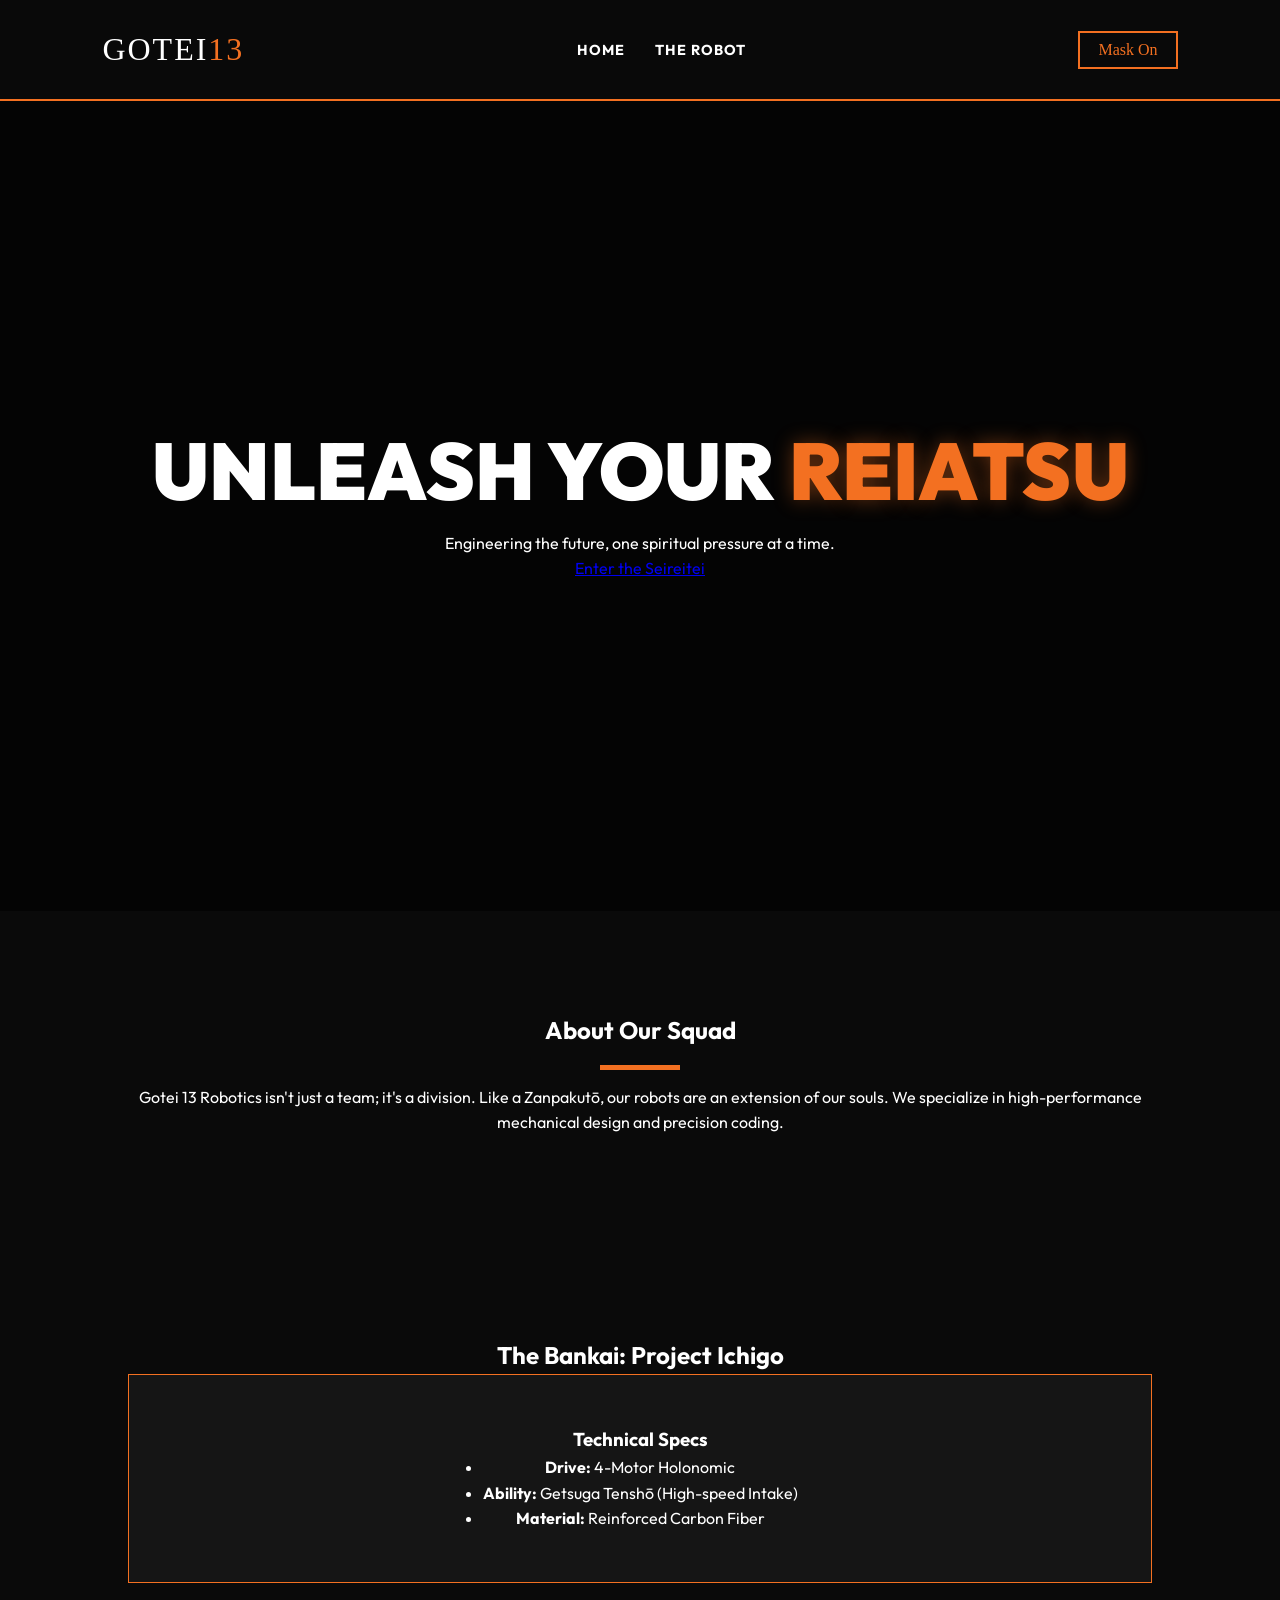
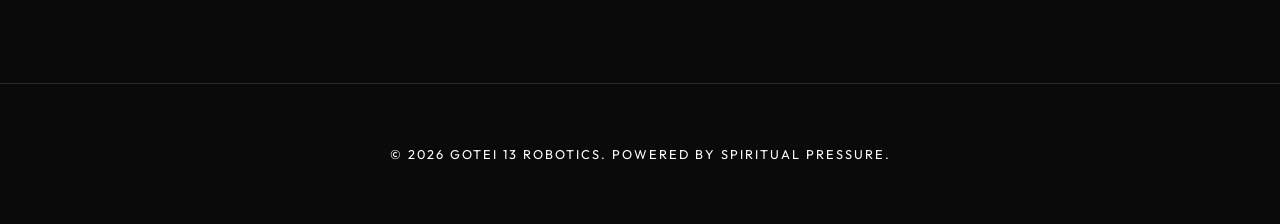
==== index.html @ 2f0b6b7c "new file:   index.html 	new file:   robot.html 	new file:   script.js 	new file:   style.css" ====
<!DOCTYPE html>
<html lang="en">
<head>
    <meta charset="UTF-8">
    <meta name="viewport" content="width=device-width, initial-scale=1.0">
    <title>Gotei 13 Robotics | GitHub Pages</title>
    <link rel="stylesheet" href="style.css">
    <link href="https://fonts.googleapis.com/css2?family=Outfit:wght@300;700&family=Permanent+Marker&display=swap" rel="stylesheet">
</head>

<body>

    <nav class="navbar">
    <div class="logo">GOTEI<span>13</span></div>
    <ul class="nav-links">
        <li><a href="index.html">Home</a></li>
        <li><a href="robot.html">The Robot</a></li>
    </ul>
    <button id="hollow-toggle" class="hollow-btn">Mask On</button>
    </nav>

    <header class="hero">
        <div class="hero-content">
            <h1>UNLEASH YOUR <span class="reaper-text">REIATSU</span></h1>
            <p>Engineering the future, one spiritual pressure at a time.</p>
            <a href="#about" class="btn">Enter the Seireitei</a>
        </div>
    </header>

    <section id="about" class="section">
        <h2>About Our Squad</h2>
        <div class="divider"></div>
        <p>Gotei 13 Robotics isn't just a team; it's a division. Like a Zanpakutō, our robots are an extension of our souls. We specialize in high-performance mechanical design and precision coding.</p>
    </section>

    <section id="robot" class="section dark-bg">
        <h2>The Bankai: Project Ichigo</h2>
        <div class="robot-card">
            <div class="robot-info">
                <h3>Technical Specs</h3>
                <ul>
                    <li><strong>Drive:</strong> 4-Motor Holonomic</li>
                    <li><strong>Ability:</strong> Getsuga Tenshō (High-speed Intake)</li>
                    <li><strong>Material:</strong> Reinforced Carbon Fiber</li>
                </ul>
            </div>
        </div>
    </section>

    <footer>
        <p>&copy; 2026 Gotei 13 Robotics. Powered by Spiritual Pressure.</p>
    </footer>

    <script src="script.js"></script>
</body>
</html>
---- style.css ----
/* --- GOOGLE FONTS --- */
@import url('https://fonts.googleapis.com/css2?family=Noto+Sans+JP:wght@900&family=Outfit:wght@300;400;700&family=Permanent+Marker&display=swap');

/* --- THEME VARIABLES --- */
:root {
    /* Soul Reaper Mode (Default) */
    --bg-color: #0a0a0a;
    --card-bg: #151515;
    --text-color: #ffffff;
    --accent-color: #f37021; /* Ichigo Orange */
    --secondary-accent: #2a2a2a;
    --nav-bg: rgba(10, 10, 10, 0.98);
    --vignette: rgba(0,0,0,0);
    --kanji-opacity: 0.07;
    
    /* Fonts */
    --font-main: 'Outfit', sans-serif;
    --font-logo: 'Permanent Marker', cursive;
    --font-kanji: 'Noto Sans JP', sans-serif;
}

/* Hollow Mode Override */
body.hollow-mode {
    --bg-color: #f5f5f5; /* Bone White */
    --card-bg: #ffffff;
    --text-color: #111111;
    --accent-color: #e60026; /* Cero Red */
    --secondary-accent: #e0e0e0;
    --nav-bg: rgba(245, 245, 245, 0.98);
    --vignette: inset 0 0 200px rgba(230, 0, 38, 0.15);
    --kanji-opacity: 0.12;
}

/* --- GLOBAL STYLES --- */
* {
    margin: 0;
    padding: 0;
    box-sizing: border-box;
}

html {
    scroll-behavior: smooth;
}

body {
    background-color: var(--bg-color);
    color: var(--text-color);
    font-family: var(--font-main);
    line-height: 1.6;
    overflow-x: hidden;
    transition: background-color 0.6s cubic-bezier(0.4, 0, 0.2, 1), color 0.6s ease;
}

/* Spiritual Pressure Texture Overlay */
body::after {
    content: "";
    position: fixed;
    top: 0; left: 0; width: 100%; height: 100%;
    background-image: url('https://www.transparenttextures.com/patterns/carbon-fibre.png');
    opacity: 0.05;
    pointer-events: none;
    z-index: 1000;
}

/* Hollow Mode Vignette */
body::before {
    content: "";
    position: fixed;
    top: 0; left: 0; width: 100%; height: 100%;
    box-shadow: var(--vignette);
    pointer-events: none;
    transition: box-shadow 0.8s ease;
    z-index: 999;
}

/* --- NAVIGATION --- */
.navbar {
    display: flex;
    justify-content: space-between;
    align-items: center;
    padding: 1.5rem 8%;
    background: var(--nav-bg);
    border-bottom: 2px solid var(--accent-color);
    position: sticky;
    top: 0;
    z-index: 2000;
    transition: all 0.5s ease;
}

.logo {
    font-family: var(--font-logo);
    font-size: 2rem;
    letter-spacing: 2px;
    text-decoration: none;
    color: var(--text-color);
}

.logo span {
    color: var(--accent-color);
    transition: color 0.5s ease;
}

.nav-links {
    list-style: none;
    display: flex;
    align-items: center;
}

.nav-links li {
    margin-left: 30px;
}

.nav-links a {
    text-decoration: none;
    color: var(--text-color);
    font-weight: 700;
    text-transform: uppercase;
    font-size: 0.9rem;
    letter-spacing: 1px;
    transition: 0.3s;
}

.nav-links a:hover {
    color: var(--accent-color);
}

/* Hollow Toggle Button */
.hollow-btn {
    padding: 8px 18px;
    background: transparent;
    border: 2px solid var(--accent-color);
    color: var(--accent-color);
    font-family: var(--font-logo);
    font-size: 1rem;
    cursor: pointer;
    margin-left: 30px;
    transition: all 0.3s ease;
}

.hollow-btn:hover {
    background: var(--accent-color);
    color: var(--bg-color);
    transform: skewX(-10deg);
}

/* --- HERO SECTION --- */
.hero {
    height: 90vh;
    display: flex;
    align-items: center;
    justify-content: center;
    text-align: center;
    background: linear-gradient(rgba(0,0,0,0.6), rgba(0,0,0,0.6)), 
                url('https://images.unsplash.com/photo-1531746790731-6c087fecd05a?auto=format&fit=crop&q=80&w=2000');
    background-size: cover;
    background-position: center;
    position: relative;
}

.hero-content h1 {
    font-size: 5rem;
    font-weight: 900;
    line-height: 1;
    margin-bottom: 20px;
}

.reaper-text {
    color: var(--accent-color);
    text-shadow: 0 0 20px rgba(243, 112, 33, 0.4);
    animation: reiatsuPulse 3s infinite ease-in-out;
}

/* --- SECTION STYLING --- */
.section {
    padding: 100px 10%;
    text-align: center;
    position: relative;
}

.section-title {
    position: relative;
    display: inline-block;
    margin-bottom: 60px;
}

.section-title h2 {
    font-size: 3rem;
    text-transform: uppercase;
    position: relative;
    z-index: 2;
}

.kanji-bg {
    position: absolute;
    top: 50%;
    left: 50%;
    transform: translate(-50%, -50%);
    font-family: var(--font-kanji);
    font-size: 8rem;
    color: var(--accent-color);
    opacity: var(--kanji-opacity);
    z-index: 1;
    white-space: nowrap;
    transition: opacity 0.5s ease;
}

.divider {
    height: 5px;
    width: 80px;
    background: var(--accent-color);
    margin: 15px auto;
}

/* --- DIVISION GRID --- */
.division-grid {
    display: grid;
    grid-template-columns: repeat(auto-fit, minmax(300px, 1fr));
    gap: 30px;
    margin-top: 50px;
}

.division-card {
    background: var(--card-bg);
    padding: 40px;
    text-align: left;
    border-top: 4px solid var(--accent-color);
    transition: all 0.4s cubic-bezier(0.175, 0.885, 0.32, 1.275);
    box-shadow: 0 10px 30px rgba(0,0,0,0.2);
}

.division-card:hover {
    transform: translateY(-10px);
    background: var(--secondary-accent);
}

body.hollow-mode .division-card {
    border: 2px solid #000;
    box-shadow: 10px 10px 0px var(--accent-color);
}

.division-card h3 {
    font-family: var(--font-logo);
    color: var(--accent-color);
    font-size: 1.5rem;
    margin-bottom: 15px;
}

/* --- ROBOT SPECS (BANKAI) --- */
.robot-card {
    background: var(--card-bg);
    border: 1px solid var(--accent-color);
    padding: 50px;
    display: flex;
    flex-wrap: wrap;
    justify-content: space-around;
    align-items: center;
    transition: 0.5s;
}

.specs-list {
    text-align: left;
    list-style: none;
}

.specs-list li {
    margin: 15px 0;
    font-size: 1.2rem;
}

.specs-list strong {
    color: var(--accent-color);
    margin-right: 10px;
}

/* --- ANIMATIONS --- */
@keyframes reiatsuPulse {
    0%, 100% { filter: drop-shadow(0 0 5px var(--accent-color)); }
    50% { filter: drop-shadow(0 0 25px var(--accent-color)); }
}

@keyframes shake {
    0% { transform: translate(1px, 1px) rotate(0deg); }
    20% { transform: translate(-3px, 0px) rotate(1deg); }
    40% { transform: translate(1px, -1px) rotate(1deg); }
    60% { transform: translate(-1px, 2px) rotate(-1deg); }
    100% { transform: translate(0, 0) rotate(0deg); }
}

.shake-active {
    animation: shake 0.4s ease-in-out;
}

.flash-effect {
    filter: brightness(5) contrast(2);
}

/* --- REVEAL ON SCROLL --- */
.reveal {
    opacity: 0;
    transform: translateY(40px);
    transition: all 1s cubic-bezier(0.22, 1, 0.36, 1);
}

.active-reveal {
    opacity: 1;
    transform: translateY(0);
}

/* --- FOOTER --- */
footer {
    padding: 60px 10%;
    background: var(--bg-color);
    border-top: 1px solid var(--secondary-accent);
    text-align: center;
    font-size: 0.8rem;
    letter-spacing: 2px;
    text-transform: uppercase;
}

/* --- MOBILE RESPONSIVENESS --- */
@media (max-width: 768px) {
    .hero-content h1 { font-size: 3rem; }
    .navbar { padding: 1rem 5%; flex-direction: column; }
    .nav-links { margin-top: 20px; }
    .hollow-btn { margin: 20px 0 0 0; }
    .kanji-bg { font-size: 5rem; }
}
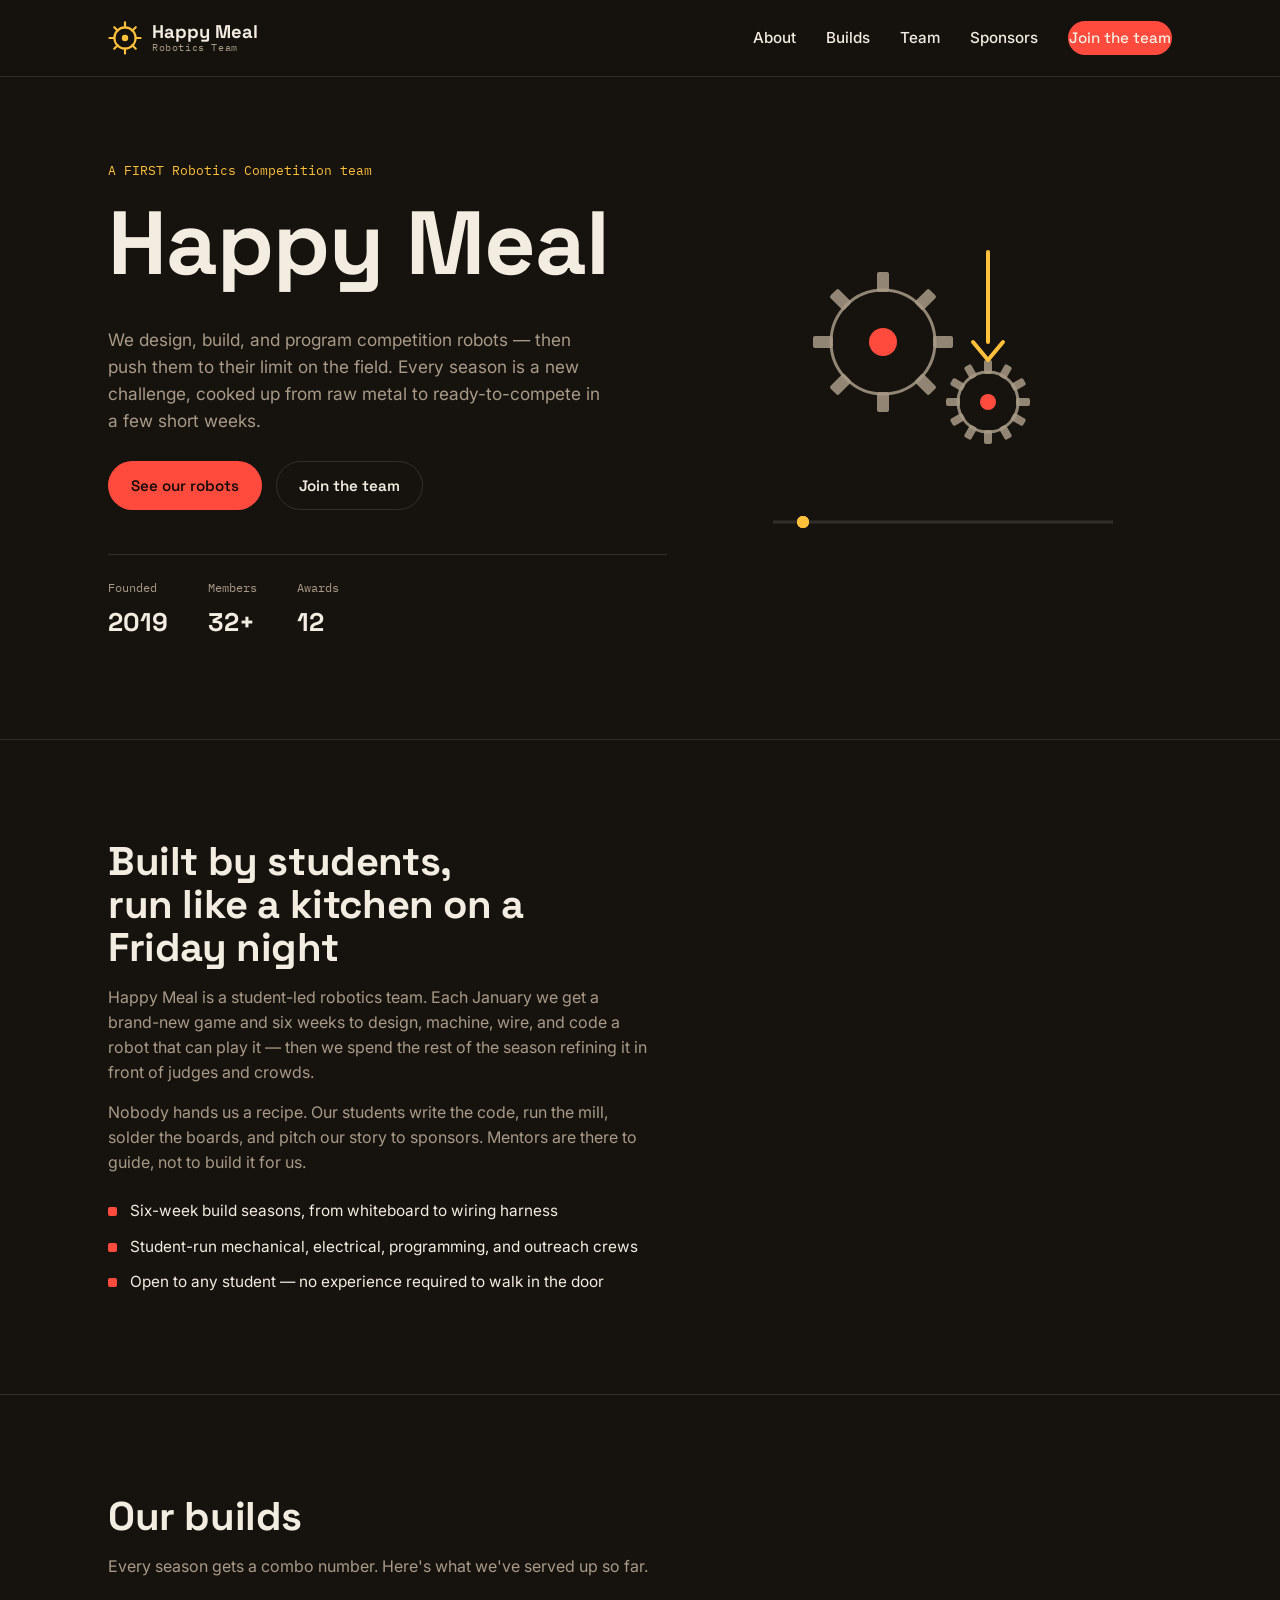
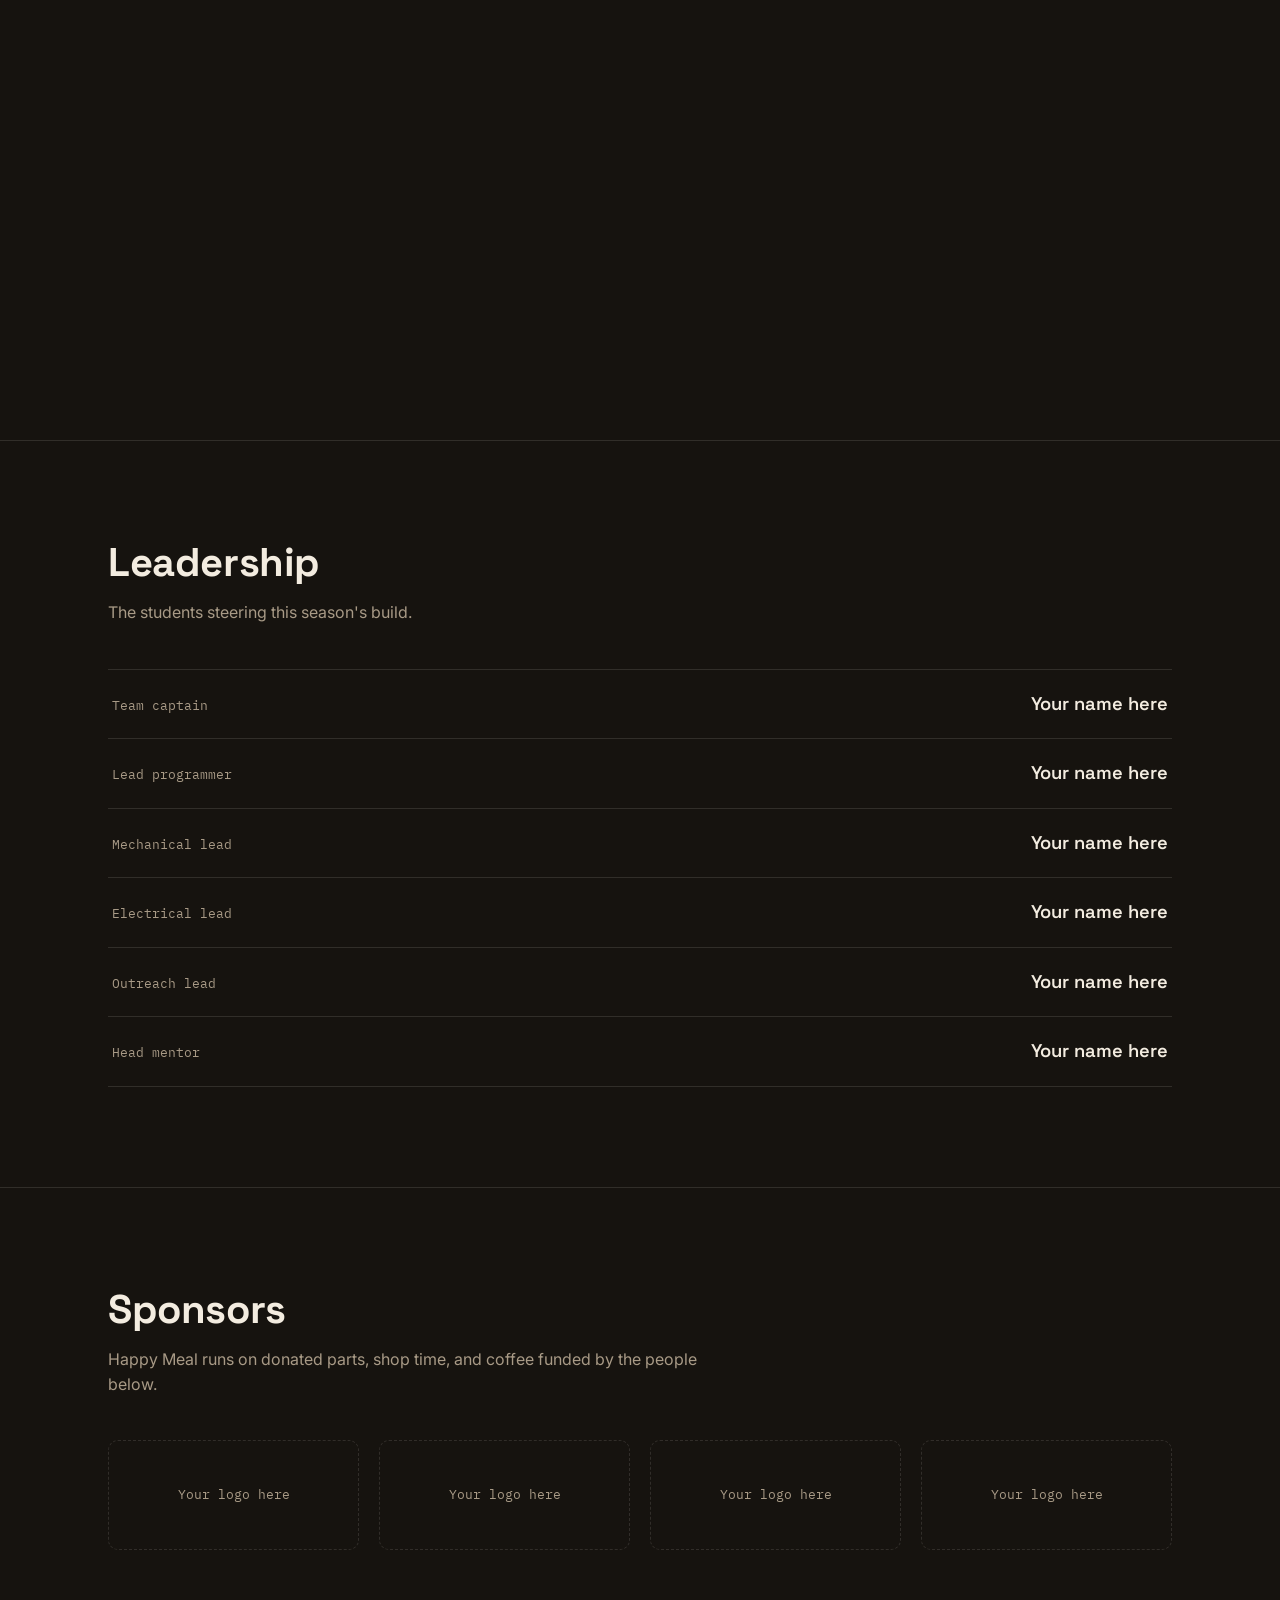
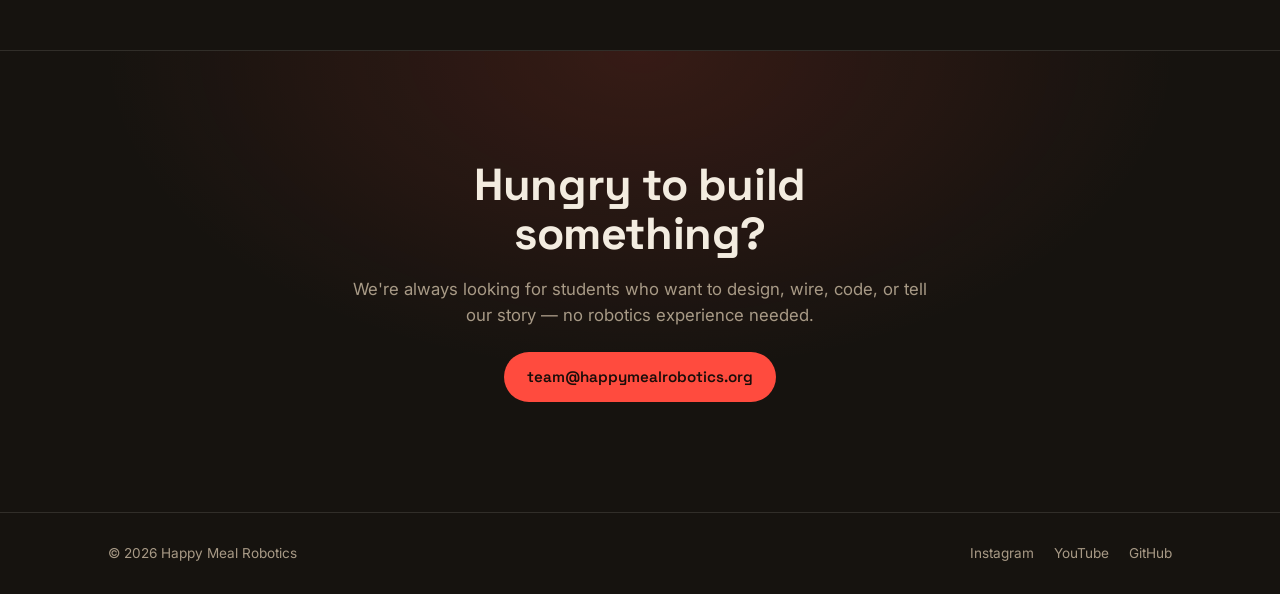
==== commit 571396fd: ""use strict";   var prefersReducedMotion = window.matchMedia("(prefers-reduced-motion: reduce)").mat" ====
--- a/index.html
+++ b/index.html
@@ -1,56 +1,311 @@
 <!DOCTYPE html>
 <html lang="en">
 <head>
-    <meta charset="UTF-8">
-    <meta name="viewport" content="width=device-width, initial-scale=1.0">
-    <title>Gotei 13 Robotics | GitHub Pages</title>
-    <link rel="stylesheet" href="style.css">
-    <link href="https://fonts.googleapis.com/css2?family=Outfit:wght@300;700&family=Permanent+Marker&display=swap" rel="stylesheet">
+<meta charset="UTF-8">
+<meta name="viewport" content="width=device-width, initial-scale=1.0">
+<title>Happy Meal Robotics</title>
+<meta name="description" content="Happy Meal — a student robotics team that designs, builds, and competes with custom robots every season.">
+<link rel="preconnect" href="https://fonts.googleapis.com">
+<link rel="preconnect" href="https://fonts.gstatic.com" crossorigin>
+<link href="https://fonts.googleapis.com/css2?family=Space+Grotesk:wght@400;500;600;700&family=Inter:wght@400;500;600&family=IBM+Plex+Mono:wght@400;500;600&display=swap" rel="stylesheet">
+<link rel="stylesheet" href="style.css">
 </head>
-
 <body>
 
-    <nav class="navbar">
-    <div class="logo">GOTEI<span>13</span></div>
-    <ul class="nav-links">
-        <li><a href="index.html">Home</a></li>
-        <li><a href="robot.html">The Robot</a></li>
-    </ul>
-    <button id="hollow-toggle" class="hollow-btn">Mask On</button>
+<!--
+  CUSTOMIZE ME:
+  - Swap the numbers in .hero-stats and the "order ticket" card for your real team stats.
+  - Replace the three build tickets in #builds with your team's actual robots.
+  - Replace the roster in #team with real names/roles.
+  - Drop real sponsor logos into #sponsors where noted.
+  - Update the email address and socials in #join and the footer.
+-->
+
+<a class="skip-link" href="#main">Skip to content</a>
+
+<header class="site-header">
+  <div class="wrap header-inner">
+    <a href="#top" class="brand">
+      <span class="brand-mark" aria-hidden="true">
+        <svg viewBox="0 0 48 48" width="34" height="34">
+          <circle cx="24" cy="24" r="15" fill="none" stroke="currentColor" stroke-width="3"/>
+          <circle cx="24" cy="24" r="4.5" fill="currentColor"/>
+          <g stroke="currentColor" stroke-width="3" stroke-linecap="round">
+            <line x1="24" y1="2" x2="24" y2="9"/>
+            <line x1="24" y1="39" x2="24" y2="46"/>
+            <line x1="2" y1="24" x2="9" y2="24"/>
+            <line x1="39" y1="24" x2="46" y2="24"/>
+            <line x1="8.8" y1="8.8" x2="13.8" y2="13.8"/>
+            <line x1="34.2" y1="34.2" x2="39.2" y2="39.2"/>
+            <line x1="39.2" y1="8.8" x2="34.2" y2="13.8"/>
+            <line x1="13.8" y1="34.2" x2="8.8" y2="39.2"/>
+          </g>
+        </svg>
+      </span>
+      <span class="brand-text">
+        Happy Meal
+        <small>Robotics Team</small>
+      </span>
+    </a>
+
+    <nav class="nav" id="nav">
+      <a href="#about">About</a>
+      <a href="#builds">Builds</a>
+      <a href="#team">Team</a>
+      <a href="#sponsors">Sponsors</a>
+      <a href="#join" class="btn btn-primary nav-cta">Join the team</a>
     </nav>
 
-    <header class="hero">
-        <div class="hero-content">
-            <h1>UNLEASH YOUR <span class="reaper-text">REIATSU</span></h1>
-            <p>Engineering the future, one spiritual pressure at a time.</p>
-            <a href="#about" class="btn">Enter the Seireitei</a>
+    <button class="nav-toggle" id="navToggle" aria-expanded="false" aria-controls="nav" aria-label="Toggle menu">
+      <span></span><span></span><span></span>
+    </button>
+  </div>
+</header>
+
+<main id="main">
+
+  <!-- ============ HERO ============ -->
+  <section class="hero" id="top">
+    <div class="wrap hero-inner">
+      <div class="hero-copy">
+        <p class="kicker">A FIRST Robotics Competition team</p>
+        <h1>Happy Meal</h1>
+        <p class="hero-lede">We design, build, and program competition robots — then push them to their limit on the field. Every season is a new challenge, cooked up from raw metal to ready-to-compete in a few short weeks.</p>
+        <div class="hero-actions">
+          <a href="#builds" class="btn btn-primary">See our robots</a>
+          <a href="#join" class="btn btn-ghost">Join the team</a>
         </div>
-    </header>
-
-    <section id="about" class="section">
-        <h2>About Our Squad</h2>
-        <div class="divider"></div>
-        <p>Gotei 13 Robotics isn't just a team; it's a division. Like a Zanpakutō, our robots are an extension of our souls. We specialize in high-performance mechanical design and precision coding.</p>
-    </section>
-
-    <section id="robot" class="section dark-bg">
-        <h2>The Bankai: Project Ichigo</h2>
-        <div class="robot-card">
-            <div class="robot-info">
-                <h3>Technical Specs</h3>
-                <ul>
-                    <li><strong>Drive:</strong> 4-Motor Holonomic</li>
-                    <li><strong>Ability:</strong> Getsuga Tenshō (High-speed Intake)</li>
-                    <li><strong>Material:</strong> Reinforced Carbon Fiber</li>
-                </ul>
-            </div>
+        <dl class="hero-stats">
+          <div>
+            <dt>Founded</dt>
+            <dd data-count="2019" data-format="year">0</dd>
+          </div>
+          <div>
+            <dt>Members</dt>
+            <dd data-count="32" data-format="plus">0</dd>
+          </div>
+          <div>
+            <dt>Awards</dt>
+            <dd data-count="12" data-format="plain">0</dd>
+          </div>
+        </dl>
+      </div>
+
+      <div class="hero-art" aria-hidden="true">
+        <svg viewBox="0 0 420 420" class="rig">
+          <!-- conveyor line -->
+          <line x1="40" y1="330" x2="380" y2="330" class="belt-line"/>
+          <circle class="belt-dot d1" cx="70" cy="330" r="6"/>
+          <circle class="belt-dot d2" cx="70" cy="330" r="6"/>
+          <circle class="belt-dot d3" cx="70" cy="330" r="6"/>
+
+          <!-- big gear -->
+          <g class="gear gear-big" transform="translate(150,150)">
+            <circle r="52" class="gear-ring"/>
+            <circle r="14" class="gear-hub"/>
+            <g class="gear-teeth">
+              <rect x="-6" y="-70" width="12" height="20" rx="2"/>
+              <rect x="-6" y="50" width="12" height="20" rx="2"/>
+              <rect x="-70" y="-6" width="20" height="12" rx="2"/>
+              <rect x="50" y="-6" width="20" height="12" rx="2"/>
+              <rect x="-6" y="-70" width="12" height="20" rx="2" transform="rotate(45)"/>
+              <rect x="-6" y="50" width="12" height="20" rx="2" transform="rotate(45)"/>
+              <rect x="-70" y="-6" width="20" height="12" rx="2" transform="rotate(45)"/>
+              <rect x="50" y="-6" width="20" height="12" rx="2" transform="rotate(45)"/>
+            </g>
+          </g>
+
+          <!-- small gear -->
+          <g class="gear gear-small" transform="translate(255,210)">
+            <circle r="30" class="gear-ring"/>
+            <circle r="8" class="gear-hub"/>
+            <g class="gear-teeth">
+              <rect x="-4" y="-42" width="8" height="14" rx="2"/>
+              <rect x="-4" y="28" width="8" height="14" rx="2"/>
+              <rect x="-42" y="-4" width="14" height="8" rx="2"/>
+              <rect x="28" y="-4" width="14" height="8" rx="2"/>
+              <rect x="-4" y="-42" width="8" height="14" rx="2" transform="rotate(60)"/>
+              <rect x="-4" y="28" width="8" height="14" rx="2" transform="rotate(60)"/>
+              <rect x="-42" y="-4" width="14" height="8" rx="2" transform="rotate(60)"/>
+              <rect x="28" y="-4" width="14" height="8" rx="2" transform="rotate(60)"/>
+              <rect x="-4" y="-42" width="8" height="14" rx="2" transform="rotate(120)"/>
+              <rect x="-4" y="28" width="8" height="14" rx="2" transform="rotate(120)"/>
+              <rect x="-42" y="-4" width="14" height="8" rx="2" transform="rotate(120)"/>
+              <rect x="28" y="-4" width="14" height="8" rx="2" transform="rotate(120)"/>
+            </g>
+          </g>
+
+          <!-- claw arm -->
+          <g class="claw">
+            <line x1="255" y1="60" x2="255" y2="150" class="claw-arm"/>
+            <path d="M240 150 L255 168 L270 150" class="claw-jaw"/>
+          </g>
+        </svg>
+      </div>
+    </div>
+  </section>
+
+  <!-- ============ ABOUT ============ -->
+  <section class="about" id="about">
+    <div class="wrap about-inner">
+      <div class="about-copy">
+        <h2>Built by students, run like a kitchen on a Friday night</h2>
+        <p>Happy Meal is a student-led robotics team. Each January we get a brand-new game and six weeks to design, machine, wire, and code a robot that can play it — then we spend the rest of the season refining it in front of judges and crowds.</p>
+        <p>Nobody hands us a recipe. Our students write the code, run the mill, solder the boards, and pitch our story to sponsors. Mentors are there to guide, not to build it for us.</p>
+        <ul class="about-points">
+          <li>Six-week build seasons, from whiteboard to wiring harness</li>
+          <li>Student-run mechanical, electrical, programming, and outreach crews</li>
+          <li>Open to any student — no experience required to walk in the door</li>
+        </ul>
+      </div>
+
+      <div class="ticket" id="statsTicket">
+        <div class="ticket-perf" aria-hidden="true"></div>
+        <div class="ticket-body">
+          <p class="ticket-title">Order summary</p>
+          <div class="ticket-row"><span>Team size</span><span>32 students</span></div>
+          <div class="ticket-row"><span>Founded</span><span>2019</span></div>
+          <div class="ticket-row"><span>Seasons played</span><span>6</span></div>
+          <div class="ticket-row"><span>Competitions</span><span>24</span></div>
+          <div class="ticket-row"><span>Awards</span><span>12</span></div>
+          <div class="ticket-divider" aria-hidden="true"></div>
+          <div class="ticket-row ticket-total"><span>Status</span><span>Recruiting</span></div>
+          <p class="ticket-footer">Thank you for stopping by — come build with us.</p>
         </div>
-    </section>
-
-    <footer>
-        <p>&copy; 2026 Gotei 13 Robotics. Powered by Spiritual Pressure.</p>
-    </footer>
-
-    <script src="script.js"></script>
+      </div>
+    </div>
+  </section>
+
+  <!-- ============ BUILDS ============ -->
+  <section class="builds" id="builds">
+    <div class="wrap">
+      <div class="section-head">
+        <h2>Our builds</h2>
+        <p>Every season gets a combo number. Here's what we've served up so far.</p>
+      </div>
+
+      <div class="build-grid">
+
+        <article class="ticket build-ticket">
+          <div class="ticket-perf" aria-hidden="true"></div>
+          <div class="ticket-body">
+            <p class="ticket-title">Combo No. 3 — Spark Plug</p>
+            <div class="ticket-row"><span>Season</span><span>2022</span></div>
+            <div class="ticket-row"><span>Weight</span><span>52 lb</span></div>
+            <div class="ticket-row"><span>Drivetrain</span><span>West coast, 6-wheel</span></div>
+            <div class="ticket-row"><span>Signature move</span><span>Fast low-goal cycles</span></div>
+            <div class="ticket-divider" aria-hidden="true"></div>
+            <div class="ticket-row ticket-total"><span>Result</span><span>Regional finalist</span></div>
+          </div>
+        </article>
+
+        <article class="ticket build-ticket">
+          <div class="ticket-perf" aria-hidden="true"></div>
+          <div class="ticket-body">
+            <p class="ticket-title">Combo No. 2 — Overdrive</p>
+            <div class="ticket-row"><span>Season</span><span>2023</span></div>
+            <div class="ticket-row"><span>Weight</span><span>118 lb</span></div>
+            <div class="ticket-row"><span>Drivetrain</span><span>Swerve, 4-module</span></div>
+            <div class="ticket-row"><span>Signature move</span><span>Climb in under 4s</span></div>
+            <div class="ticket-divider" aria-hidden="true"></div>
+            <div class="ticket-row ticket-total"><span>Result</span><span>District champions</span></div>
+          </div>
+        </article>
+
+        <article class="ticket build-ticket">
+          <div class="ticket-perf" aria-hidden="true"></div>
+          <div class="ticket-body">
+            <p class="ticket-title">Combo No. 1 — Rush Hour</p>
+            <div class="ticket-row"><span>Season</span><span>2024</span></div>
+            <div class="ticket-row"><span>Weight</span><span>124 lb</span></div>
+            <div class="ticket-row"><span>Drivetrain</span><span>Swerve, 4-module</span></div>
+            <div class="ticket-row"><span>Signature move</span><span>Autonomous triple-score</span></div>
+            <div class="ticket-divider" aria-hidden="true"></div>
+            <div class="ticket-row ticket-total"><span>Result</span><span>World-qualified</span></div>
+          </div>
+        </article>
+
+      </div>
+    </div>
+  </section>
+
+  <!-- ============ TEAM ============ -->
+  <section class="team" id="team">
+    <div class="wrap">
+      <div class="section-head">
+        <h2>Leadership</h2>
+        <p>The students steering this season's build.</p>
+      </div>
+
+      <ul class="roster">
+        <li class="roster-row">
+          <span class="roster-role">Team captain</span>
+          <span class="roster-name">Your name here</span>
+        </li>
+        <li class="roster-row">
+          <span class="roster-role">Lead programmer</span>
+          <span class="roster-name">Your name here</span>
+        </li>
+        <li class="roster-row">
+          <span class="roster-role">Mechanical lead</span>
+          <span class="roster-name">Your name here</span>
+        </li>
+        <li class="roster-row">
+          <span class="roster-role">Electrical lead</span>
+          <span class="roster-name">Your name here</span>
+        </li>
+        <li class="roster-row">
+          <span class="roster-role">Outreach lead</span>
+          <span class="roster-name">Your name here</span>
+        </li>
+        <li class="roster-row">
+          <span class="roster-role">Head mentor</span>
+          <span class="roster-name">Your name here</span>
+        </li>
+      </ul>
+    </div>
+  </section>
+
+  <!-- ============ SPONSORS ============ -->
+  <section class="sponsors" id="sponsors">
+    <div class="wrap">
+      <div class="section-head">
+        <h2>Sponsors</h2>
+        <p>Happy Meal runs on donated parts, shop time, and coffee funded by the people below.</p>
+      </div>
+      <div class="sponsor-grid">
+        <div class="sponsor-slot">Your logo here</div>
+        <div class="sponsor-slot">Your logo here</div>
+        <div class="sponsor-slot">Your logo here</div>
+        <div class="sponsor-slot">Your logo here</div>
+      </div>
+    </div>
+  </section>
+
+  <!-- ============ JOIN ============ -->
+  <section class="join" id="join">
+    <div class="wrap join-inner">
+      <h2>Hungry to build something?</h2>
+      <p>We're always looking for students who want to design, wire, code, or tell our story — no robotics experience needed.</p>
+      <div class="join-actions">
+        <a href="mailto:team@happymealrobotics.org" class="btn btn-primary">team@happymealrobotics.org</a>
+      </div>
+    </div>
+  </section>
+
+</main>
+
+<footer class="site-footer">
+  <div class="wrap footer-inner">
+    <span>© <span id="year"></span> Happy Meal Robotics</span>
+    <div class="footer-links">
+      <a href="#" aria-label="Instagram">Instagram</a>
+      <a href="#" aria-label="YouTube">YouTube</a>
+      <a href="#" aria-label="GitHub">GitHub</a>
+    </div>
+  </div>
+</footer>
+
+<script src="script.js"></script>
 </body>
 </html>
--- a/style.css
+++ b/style.css
@@ -1,327 +1,461 @@
-/* --- GOOGLE FONTS --- */
-@import url('https://fonts.googleapis.com/css2?family=Noto+Sans+JP:wght@900&family=Outfit:wght@300;400;700&family=Permanent+Marker&display=swap');
-
-/* --- THEME VARIABLES --- */
-:root {
-    /* Soul Reaper Mode (Default) */
-    --bg-color: #0a0a0a;
-    --card-bg: #151515;
-    --text-color: #ffffff;
-    --accent-color: #f37021; /* Ichigo Orange */
-    --secondary-accent: #2a2a2a;
-    --nav-bg: rgba(10, 10, 10, 0.98);
-    --vignette: rgba(0,0,0,0);
-    --kanji-opacity: 0.07;
-    
-    /* Fonts */
-    --font-main: 'Outfit', sans-serif;
-    --font-logo: 'Permanent Marker', cursive;
-    --font-kanji: 'Noto Sans JP', sans-serif;
-}
-
-/* Hollow Mode Override */
-body.hollow-mode {
-    --bg-color: #f5f5f5; /* Bone White */
-    --card-bg: #ffffff;
-    --text-color: #111111;
-    --accent-color: #e60026; /* Cero Red */
-    --secondary-accent: #e0e0e0;
-    --nav-bg: rgba(245, 245, 245, 0.98);
-    --vignette: inset 0 0 200px rgba(230, 0, 38, 0.15);
-    --kanji-opacity: 0.12;
-}
-
-/* --- GLOBAL STYLES --- */
-* {
-    margin: 0;
-    padding: 0;
-    box-sizing: border-box;
-}
-
-html {
-    scroll-behavior: smooth;
-}
-
-body {
-    background-color: var(--bg-color);
-    color: var(--text-color);
-    font-family: var(--font-main);
-    line-height: 1.6;
-    overflow-x: hidden;
-    transition: background-color 0.6s cubic-bezier(0.4, 0, 0.2, 1), color 0.6s ease;
-}
-
-/* Spiritual Pressure Texture Overlay */
-body::after {
-    content: "";
-    position: fixed;
-    top: 0; left: 0; width: 100%; height: 100%;
-    background-image: url('https://www.transparenttextures.com/patterns/carbon-fibre.png');
-    opacity: 0.05;
-    pointer-events: none;
-    z-index: 1000;
-}
-
-/* Hollow Mode Vignette */
-body::before {
-    content: "";
-    position: fixed;
-    top: 0; left: 0; width: 100%; height: 100%;
-    box-shadow: var(--vignette);
-    pointer-events: none;
-    transition: box-shadow 0.8s ease;
-    z-index: 999;
-}
-
-/* --- NAVIGATION --- */
-.navbar {
-    display: flex;
-    justify-content: space-between;
-    align-items: center;
-    padding: 1.5rem 8%;
-    background: var(--nav-bg);
-    border-bottom: 2px solid var(--accent-color);
-    position: sticky;
-    top: 0;
-    z-index: 2000;
-    transition: all 0.5s ease;
-}
-
-.logo {
-    font-family: var(--font-logo);
-    font-size: 2rem;
-    letter-spacing: 2px;
-    text-decoration: none;
-    color: var(--text-color);
-}
-
-.logo span {
-    color: var(--accent-color);
-    transition: color 0.5s ease;
-}
-
-.nav-links {
-    list-style: none;
-    display: flex;
-    align-items: center;
-}
-
-.nav-links li {
-    margin-left: 30px;
-}
-
-.nav-links a {
-    text-decoration: none;
-    color: var(--text-color);
-    font-weight: 700;
-    text-transform: uppercase;
-    font-size: 0.9rem;
-    letter-spacing: 1px;
-    transition: 0.3s;
-}
-
-.nav-links a:hover {
-    color: var(--accent-color);
-}
-
-/* Hollow Toggle Button */
-.hollow-btn {
-    padding: 8px 18px;
-    background: transparent;
-    border: 2px solid var(--accent-color);
-    color: var(--accent-color);
-    font-family: var(--font-logo);
-    font-size: 1rem;
-    cursor: pointer;
-    margin-left: 30px;
-    transition: all 0.3s ease;
-}
-
-.hollow-btn:hover {
-    background: var(--accent-color);
-    color: var(--bg-color);
-    transform: skewX(-10deg);
-}
-
-/* --- HERO SECTION --- */
-.hero {
-    height: 90vh;
-    display: flex;
-    align-items: center;
-    justify-content: center;
-    text-align: center;
-    background: linear-gradient(rgba(0,0,0,0.6), rgba(0,0,0,0.6)), 
-                url('https://images.unsplash.com/photo-1531746790731-6c087fecd05a?auto=format&fit=crop&q=80&w=2000');
-    background-size: cover;
-    background-position: center;
-    position: relative;
-}
-
-.hero-content h1 {
-    font-size: 5rem;
-    font-weight: 900;
-    line-height: 1;
-    margin-bottom: 20px;
-}
-
-.reaper-text {
-    color: var(--accent-color);
-    text-shadow: 0 0 20px rgba(243, 112, 33, 0.4);
-    animation: reiatsuPulse 3s infinite ease-in-out;
-}
-
-/* --- SECTION STYLING --- */
-.section {
-    padding: 100px 10%;
-    text-align: center;
-    position: relative;
-}
-
-.section-title {
-    position: relative;
-    display: inline-block;
-    margin-bottom: 60px;
-}
-
-.section-title h2 {
-    font-size: 3rem;
-    text-transform: uppercase;
-    position: relative;
-    z-index: 2;
-}
-
-.kanji-bg {
-    position: absolute;
-    top: 50%;
-    left: 50%;
-    transform: translate(-50%, -50%);
-    font-family: var(--font-kanji);
-    font-size: 8rem;
-    color: var(--accent-color);
-    opacity: var(--kanji-opacity);
-    z-index: 1;
-    white-space: nowrap;
-    transition: opacity 0.5s ease;
-}
-
-.divider {
-    height: 5px;
-    width: 80px;
-    background: var(--accent-color);
-    margin: 15px auto;
-}
-
-/* --- DIVISION GRID --- */
-.division-grid {
-    display: grid;
-    grid-template-columns: repeat(auto-fit, minmax(300px, 1fr));
-    gap: 30px;
-    margin-top: 50px;
-}
-
-.division-card {
-    background: var(--card-bg);
-    padding: 40px;
-    text-align: left;
-    border-top: 4px solid var(--accent-color);
-    transition: all 0.4s cubic-bezier(0.175, 0.885, 0.32, 1.275);
-    box-shadow: 0 10px 30px rgba(0,0,0,0.2);
-}
-
-.division-card:hover {
-    transform: translateY(-10px);
-    background: var(--secondary-accent);
-}
-
-body.hollow-mode .division-card {
-    border: 2px solid #000;
-    box-shadow: 10px 10px 0px var(--accent-color);
-}
-
-.division-card h3 {
-    font-family: var(--font-logo);
-    color: var(--accent-color);
-    font-size: 1.5rem;
-    margin-bottom: 15px;
-}
-
-/* --- ROBOT SPECS (BANKAI) --- */
-.robot-card {
-    background: var(--card-bg);
-    border: 1px solid var(--accent-color);
-    padding: 50px;
-    display: flex;
-    flex-wrap: wrap;
-    justify-content: space-around;
-    align-items: center;
-    transition: 0.5s;
-}
-
-.specs-list {
-    text-align: left;
-    list-style: none;
-}
-
-.specs-list li {
-    margin: 15px 0;
-    font-size: 1.2rem;
-}
-
-.specs-list strong {
-    color: var(--accent-color);
-    margin-right: 10px;
-}
-
-/* --- ANIMATIONS --- */
-@keyframes reiatsuPulse {
-    0%, 100% { filter: drop-shadow(0 0 5px var(--accent-color)); }
-    50% { filter: drop-shadow(0 0 25px var(--accent-color)); }
-}
-
-@keyframes shake {
-    0% { transform: translate(1px, 1px) rotate(0deg); }
-    20% { transform: translate(-3px, 0px) rotate(1deg); }
-    40% { transform: translate(1px, -1px) rotate(1deg); }
-    60% { transform: translate(-1px, 2px) rotate(-1deg); }
-    100% { transform: translate(0, 0) rotate(0deg); }
-}
-
-.shake-active {
-    animation: shake 0.4s ease-in-out;
-}
-
-.flash-effect {
-    filter: brightness(5) contrast(2);
-}
-
-/* --- REVEAL ON SCROLL --- */
-.reveal {
-    opacity: 0;
-    transform: translateY(40px);
-    transition: all 1s cubic-bezier(0.22, 1, 0.36, 1);
-}
-
-.active-reveal {
-    opacity: 1;
-    transform: translateY(0);
-}
-
-/* --- FOOTER --- */
-footer {
-    padding: 60px 10%;
-    background: var(--bg-color);
-    border-top: 1px solid var(--secondary-accent);
-    text-align: center;
-    font-size: 0.8rem;
-    letter-spacing: 2px;
-    text-transform: uppercase;
-}
-
-/* --- MOBILE RESPONSIVENESS --- */
-@media (max-width: 768px) {
-    .hero-content h1 { font-size: 3rem; }
-    .navbar { padding: 1rem 5%; flex-direction: column; }
-    .nav-links { margin-top: 20px; }
-    .hollow-btn { margin: 20px 0 0 0; }
-    .kanji-bg { font-size: 5rem; }
-}+/* =========================================================
+   Happy Meal Robotics — design tokens
+   ========================================================= */
+:root{
+  --bg: #16130f;
+  --bg-raised: #1e1a15;
+  --ink: #241a10;
+  --ticket: #f6efdd;
+  --ticket-shadow: rgba(0,0,0,0.35);
+  --text: #f3ece0;
+  --muted: #a89a86;
+  --accent: #ff4b3e;      /* ketchup red */
+  --accent-2: #ffc13b;    /* mustard yellow */
+  --line: rgba(243,236,224,0.12);
+
+  --font-display: 'Space Grotesk', system-ui, sans-serif;
+  --font-body: 'Inter', system-ui, sans-serif;
+  --font-mono: 'IBM Plex Mono', ui-monospace, monospace;
+
+  --wrap: 1120px;
+}
+
+*, *::before, *::after{ box-sizing: border-box; }
+html{ scroll-behavior: smooth; }
+@media (prefers-reduced-motion: reduce){
+  html{ scroll-behavior: auto; }
+  *, *::before, *::after{ animation-duration: 0.001ms !important; animation-iteration-count: 1 !important; transition-duration: 0.001ms !important; }
+}
+
+body{
+  margin:0;
+  background: var(--bg);
+  color: var(--text);
+  font-family: var(--font-body);
+  font-size: 16px;
+  line-height: 1.55;
+  -webkit-font-smoothing: antialiased;
+}
+
+h1,h2,h3{
+  font-family: var(--font-display);
+  color: var(--text);
+  margin: 0 0 0.4em;
+  line-height: 1.08;
+  letter-spacing: -0.01em;
+}
+
+p{ margin: 0 0 1em; color: var(--text); }
+a{ color: inherit; }
+
+.wrap{
+  max-width: var(--wrap);
+  margin: 0 auto;
+  padding: 0 28px;
+}
+
+.skip-link{
+  position:absolute; left:-999px; top:0;
+  background: var(--accent); color:#fff; padding: 10px 16px; z-index: 200;
+}
+.skip-link:focus{ left: 12px; top: 12px; }
+
+:focus-visible{
+  outline: 2px solid var(--accent-2);
+  outline-offset: 3px;
+}
+
+/* =========================================================
+   Buttons
+   ========================================================= */
+.btn{
+  display:inline-flex; align-items:center; gap:8px;
+  font-family: var(--font-display);
+  font-weight: 600;
+  font-size: 0.95rem;
+  padding: 12px 22px;
+  border-radius: 999px;
+  text-decoration: none;
+  border: 1.5px solid transparent;
+  transition: transform 0.15s ease, background 0.2s ease, border-color 0.2s ease;
+  cursor: pointer;
+}
+.btn:hover{ transform: translateY(-1px); }
+.btn-primary{
+  background: var(--accent);
+  color: #1a0d09;
+}
+.btn-primary:hover{ background: #ff6255; }
+.btn-ghost{
+  background: transparent;
+  border-color: var(--line);
+  color: var(--text);
+}
+.btn-ghost:hover{ border-color: var(--text); }
+
+/* =========================================================
+   Header
+   ========================================================= */
+.site-header{
+  position: sticky; top:0; z-index: 100;
+  background: rgba(22,19,15,0.85);
+  backdrop-filter: blur(10px);
+  border-bottom: 1px solid var(--line);
+}
+.header-inner{
+  display:flex; align-items:center; justify-content:space-between;
+  height: 76px;
+}
+.brand{
+  display:flex; align-items:center; gap:10px;
+  text-decoration:none;
+}
+.brand-mark{ color: var(--accent-2); display:flex; }
+.brand-mark svg .gear-hub-static{ fill: currentColor; }
+.brand-text{
+  font-family: var(--font-display);
+  font-weight: 700;
+  font-size: 1.15rem;
+  color: var(--text);
+  display:flex; flex-direction: column; line-height:1.1;
+}
+.brand-text small{
+  font-family: var(--font-mono);
+  font-weight: 400;
+  font-size: 0.62rem;
+  letter-spacing: 0.06em;
+  color: var(--muted);
+}
+
+.nav{
+  display:flex; align-items:center; gap: 30px;
+}
+.nav a{
+  text-decoration:none;
+  font-weight:500;
+  font-size: 0.95rem;
+  color: var(--text);
+  position:relative;
+  padding: 4px 0;
+}
+.nav a:not(.btn)::after{
+  content:'';
+  position:absolute; left:0; right:100%; bottom:-2px; height:2px;
+  background: var(--accent-2);
+  transition: right 0.2s ease;
+}
+.nav a:not(.btn):hover::after{ right:0; }
+
+.nav-toggle{
+  display:none;
+  flex-direction:column; justify-content:center; gap:5px;
+  width:40px; height:40px;
+  background:none; border:none; cursor:pointer;
+}
+.nav-toggle span{
+  display:block; width:22px; height:2px; background: var(--text); margin: 0 auto;
+  transition: transform 0.2s ease, opacity 0.2s ease;
+}
+
+@media (max-width: 860px){
+  .nav-toggle{ display:flex; }
+  .nav{
+    position: absolute; top:76px; left:0; right:0;
+    background: var(--bg-raised);
+    border-bottom: 1px solid var(--line);
+    flex-direction: column;
+    align-items: stretch;
+    gap: 0;
+    max-height: 0;
+    overflow: hidden;
+    transition: max-height 0.25s ease;
+  }
+  .nav.is-open{ max-height: 320px; }
+  .nav a{ padding: 16px 28px; border-top: 1px solid var(--line); }
+  .nav a::after{ display:none; }
+  .nav-cta{ margin: 16px 28px; }
+}
+
+/* =========================================================
+   Hero
+   ========================================================= */
+.hero{
+  padding: 84px 0 96px;
+  overflow: hidden;
+}
+.hero-inner{
+  display:grid;
+  grid-template-columns: 1.1fr 0.9fr;
+  gap: 48px;
+  align-items:center;
+}
+.kicker{
+  font-family: var(--font-mono);
+  font-size: 0.8rem;
+  color: var(--accent-2);
+  margin-bottom: 14px;
+}
+.hero h1{
+  font-size: clamp(3.2rem, 8vw, 5.6rem);
+  font-weight: 700;
+}
+.hero-lede{
+  max-width: 46ch;
+  color: var(--muted);
+  font-size: 1.08rem;
+}
+.hero-actions{
+  display:flex; gap:14px; flex-wrap:wrap;
+  margin: 26px 0 44px;
+}
+.hero-stats{
+  display:flex; gap: 40px;
+  margin:0; padding-top: 24px;
+  border-top: 1px solid var(--line);
+}
+.hero-stats dt{
+  font-family: var(--font-mono);
+  font-size: 0.72rem;
+  color: var(--muted);
+  margin-bottom: 6px;
+}
+.hero-stats dd{
+  margin:0;
+  font-family: var(--font-display);
+  font-weight: 700;
+  font-size: 1.6rem;
+  color: var(--text);
+}
+
+.hero-art{ display:flex; justify-content:center; }
+.rig{ width: 100%; max-width: 420px; height:auto; color: var(--text); }
+
+.belt-line{ stroke: var(--line); stroke-width: 3; }
+.belt-dot{ fill: var(--accent-2); animation: beltMove 3.6s linear infinite; }
+.belt-dot.d2{ animation-delay: -1.2s; }
+.belt-dot.d3{ animation-delay: -2.4s; }
+@keyframes beltMove{
+  0%{ transform: translateX(0); opacity: 0; }
+  8%{ opacity: 1; }
+  92%{ opacity: 1; }
+  100%{ transform: translateX(300px); opacity: 0; }
+}
+
+.gear-ring{ fill: none; stroke: currentColor; stroke-width: 3; opacity: 0.85; }
+.gear-hub{ fill: var(--accent); }
+.gear-teeth rect{ fill: currentColor; opacity: 0.85; }
+.gear-big{ animation: spin 18s linear infinite; transform-origin: 150px 150px; color: var(--muted); }
+.gear-small{ animation: spinReverse 11s linear infinite; transform-origin: 255px 210px; color: var(--muted); }
+@keyframes spin{ to{ transform: translate(150px,150px) rotate(360deg); } }
+@keyframes spinReverse{ to{ transform: translate(255px,210px) rotate(-360deg); } }
+
+.claw-arm{ stroke: var(--accent-2); stroke-width: 4; stroke-linecap: round; }
+.claw-jaw{ stroke: var(--accent-2); stroke-width: 4; fill:none; stroke-linecap: round; stroke-linejoin: round; }
+.claw{ animation: bob 3.2s ease-in-out infinite; transform-origin: 255px 60px; }
+@keyframes bob{
+  0%,100%{ transform: translateY(0); }
+  50%{ transform: translateY(10px); }
+}
+
+@media (max-width: 860px){
+  .hero-inner{ grid-template-columns: 1fr; }
+  .hero-art{ order:-1; max-width: 280px; margin: 0 auto; }
+  .hero-stats{ gap: 28px; flex-wrap: wrap; }
+}
+
+/* =========================================================
+   Ticket / receipt component
+   ========================================================= */
+.ticket{
+  background: var(--ticket);
+  color: var(--ink);
+  border-radius: 6px;
+  box-shadow: 0 24px 50px -20px var(--ticket-shadow);
+  transform: translateY(18px);
+  clip-path: inset(0 0 100% 0);
+  opacity: 0;
+  transition: clip-path 0.7s cubic-bezier(.2,.8,.2,1), opacity 0.4s ease, transform 0.7s cubic-bezier(.2,.8,.2,1);
+}
+.ticket.is-visible{
+  clip-path: inset(0 0 0% 0);
+  opacity: 1;
+  transform: translateY(0);
+}
+@media (prefers-reduced-motion: reduce){
+  .ticket{ clip-path: none; opacity: 1; transform: none; }
+}
+
+.ticket-perf{
+  height: 12px;
+  background-image: radial-gradient(circle, var(--bg) 3px, transparent 3.4px);
+  background-size: 16px 12px;
+  background-position: 8px center;
+  background-repeat: repeat-x;
+}
+.ticket-body{
+  padding: 26px 26px 22px;
+  font-family: var(--font-mono);
+}
+.ticket-title{
+  font-family: var(--font-display);
+  font-weight: 700;
+  font-size: 1.05rem;
+  color: var(--ink);
+  margin-bottom: 16px;
+}
+.ticket-row{
+  display:flex; justify-content: space-between; gap: 12px;
+  font-size: 0.86rem;
+  padding: 6px 0;
+  color: #4a3a28;
+}
+.ticket-divider{
+  border-top: 1.5px dashed rgba(36,26,16,0.35);
+  margin: 12px 0;
+}
+.ticket-total{
+  font-weight: 600;
+  color: var(--ink);
+  font-size: 0.92rem;
+}
+.ticket-footer{
+  margin: 16px 0 0;
+  font-size: 0.75rem;
+  color: #7a6a55;
+  text-align:center;
+}
+
+/* =========================================================
+   About
+   ========================================================= */
+.about{ padding: 100px 0; border-top: 1px solid var(--line); }
+.about-inner{
+  display:grid;
+  grid-template-columns: 1.1fr 0.9fr;
+  gap: 60px;
+  align-items:start;
+}
+.about h2{ font-size: clamp(1.8rem, 3.4vw, 2.5rem); max-width: 16ch; }
+.about-copy p{ color: var(--muted); max-width: 54ch; }
+.about-points{
+  list-style: none;
+  margin: 24px 0 0;
+  padding: 0;
+  display:flex; flex-direction:column; gap: 12px;
+}
+.about-points li{
+  position:relative;
+  padding-left: 22px;
+  color: var(--text);
+  font-size: 0.96rem;
+}
+.about-points li::before{
+  content:'';
+  position:absolute; left:0; top: 8px;
+  width: 9px; height:9px;
+  background: var(--accent);
+  border-radius: 2px;
+}
+
+@media (max-width: 860px){
+  .about-inner{ grid-template-columns: 1fr; }
+}
+
+/* =========================================================
+   Section head (shared)
+   ========================================================= */
+.section-head{
+  margin-bottom: 44px;
+  max-width: 60ch;
+}
+.section-head h2{ font-size: clamp(1.8rem, 3.4vw, 2.5rem); }
+.section-head p{ color: var(--muted); margin:0; }
+
+/* =========================================================
+   Builds
+   ========================================================= */
+.builds{ padding: 100px 0; border-top: 1px solid var(--line); }
+.build-grid{
+  display:grid;
+  grid-template-columns: repeat(3, 1fr);
+  gap: 28px;
+  align-items: start;
+}
+.build-ticket .ticket-body{ min-height: 300px; }
+
+@media (max-width: 940px){
+  .build-grid{ grid-template-columns: 1fr; max-width: 460px; margin: 0 auto; }
+}
+
+/* =========================================================
+   Team roster
+   ========================================================= */
+.team{ padding: 100px 0; border-top: 1px solid var(--line); }
+.roster{
+  list-style:none; margin:0; padding:0;
+  border-top: 1px solid var(--line);
+}
+.roster-row{
+  display:flex; justify-content: space-between; align-items:baseline;
+  padding: 20px 4px;
+  border-bottom: 1px solid var(--line);
+}
+.roster-role{
+  font-family: var(--font-mono);
+  font-size: 0.82rem;
+  color: var(--muted);
+}
+.roster-name{
+  font-family: var(--font-display);
+  font-weight: 600;
+  font-size: 1.15rem;
+}
+
+/* =========================================================
+   Sponsors
+   ========================================================= */
+.sponsors{ padding: 100px 0; border-top: 1px solid var(--line); }
+.sponsor-grid{
+  display:grid;
+  grid-template-columns: repeat(4, 1fr);
+  gap: 20px;
+}
+.sponsor-slot{
+  border: 1.5px dashed var(--line);
+  border-radius: 10px;
+  height: 110px;
+  display:flex; align-items:center; justify-content:center;
+  color: var(--muted);
+  font-family: var(--font-mono);
+  font-size: 0.82rem;
+  text-align:center;
+  padding: 12px;
+}
+@media (max-width: 760px){
+  .sponsor-grid{ grid-template-columns: repeat(2,1fr); }
+}
+
+/* =========================================================
+   Join
+   ========================================================= */
+.join{
+  padding: 110px 0;
+  border-top: 1px solid var(--line);
+  background: radial-gradient(60% 100% at 50% 0%, rgba(255,75,62,0.14), transparent 70%);
+}
+.join-inner{ text-align:center; max-width: 640px; margin: 0 auto; }
+.join h2{ font-size: clamp(2rem, 4vw, 2.8rem); }
+.join p{ color: var(--muted); font-size: 1.05rem; }
+.join-actions{ margin-top: 24px; display:flex; justify-content:center; }
+
+/* =========================================================
+   Footer
+   ========================================================= */
+.site-footer{ border-top: 1px solid var(--line); padding: 30px 0; }
+.footer-inner{
+  display:flex; justify-content:space-between; align-items:center; flex-wrap:wrap; gap: 12px;
+  color: var(--muted); font-size: 0.85rem;
+}
+.footer-links{ display:flex; gap: 20px; }
+.footer-links a{ text-decoration:none; color: var(--muted); }
+.footer-links a:hover{ color: var(--text); }
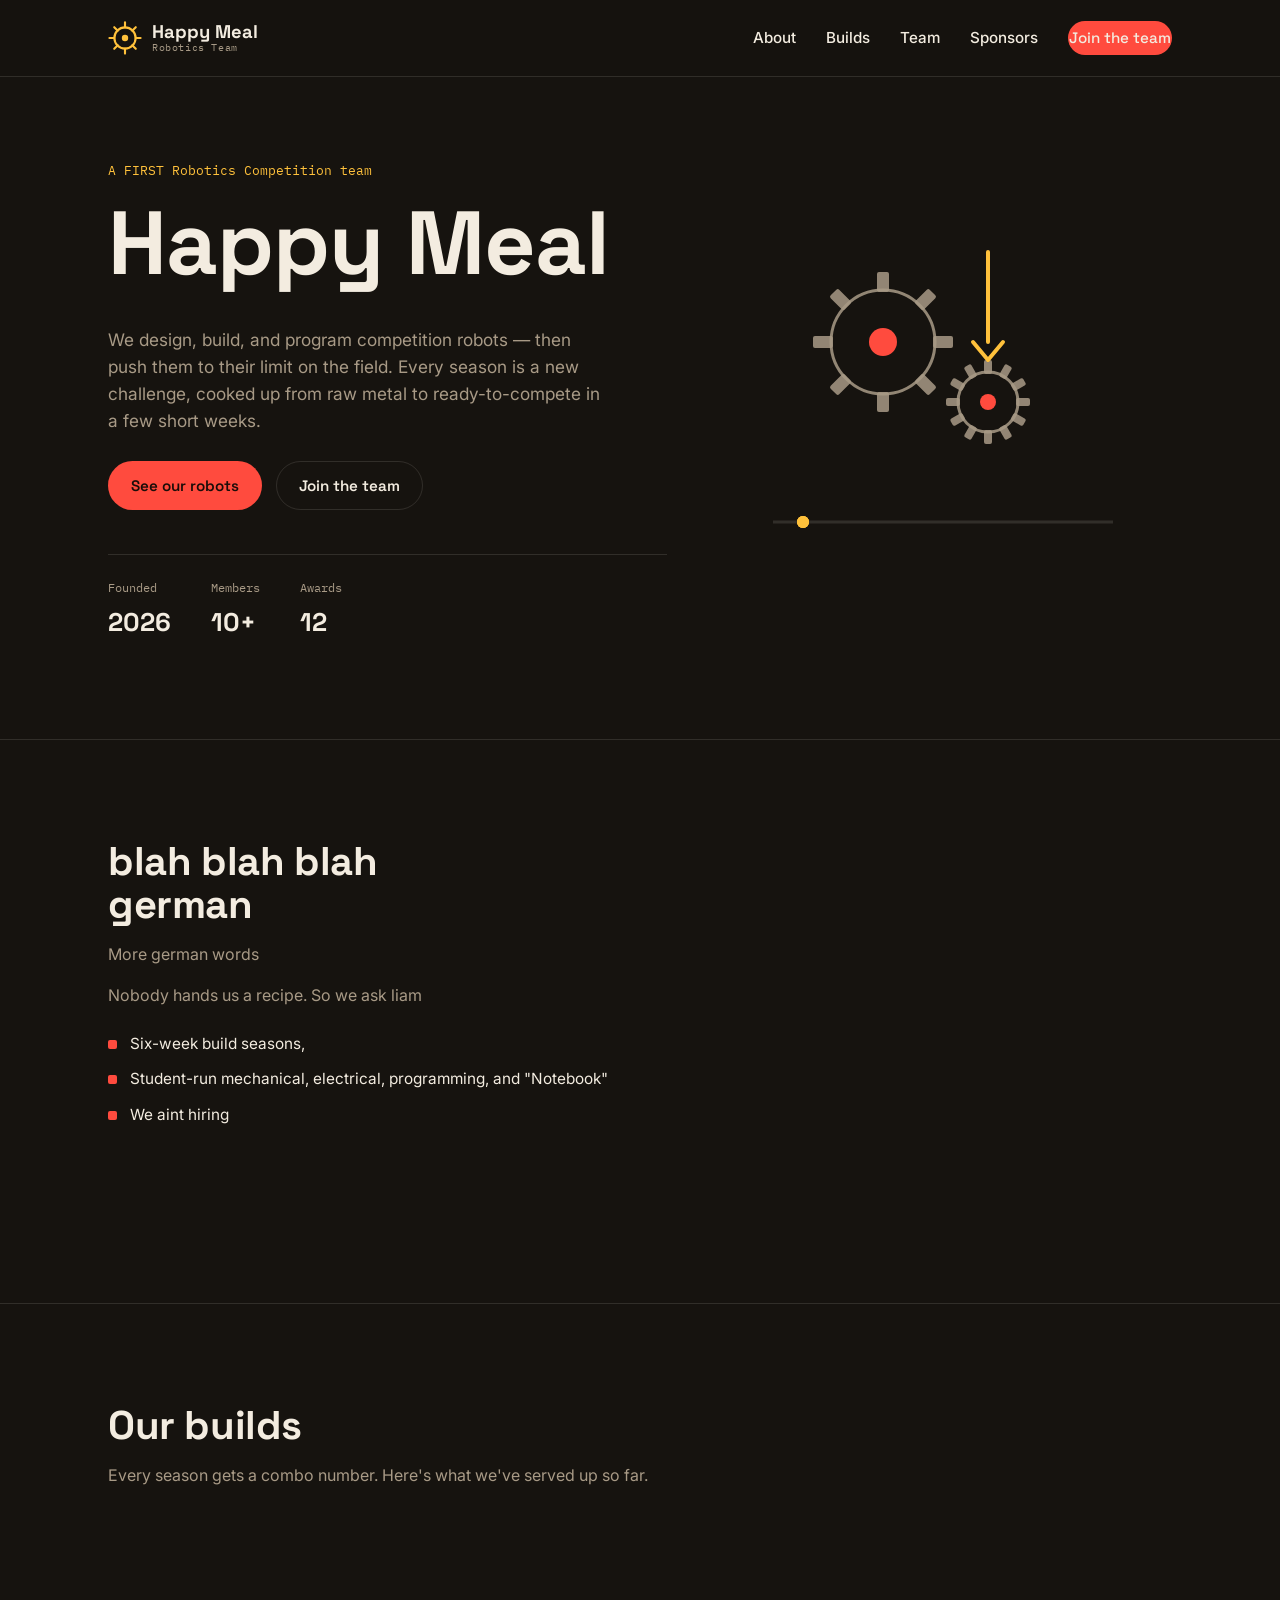
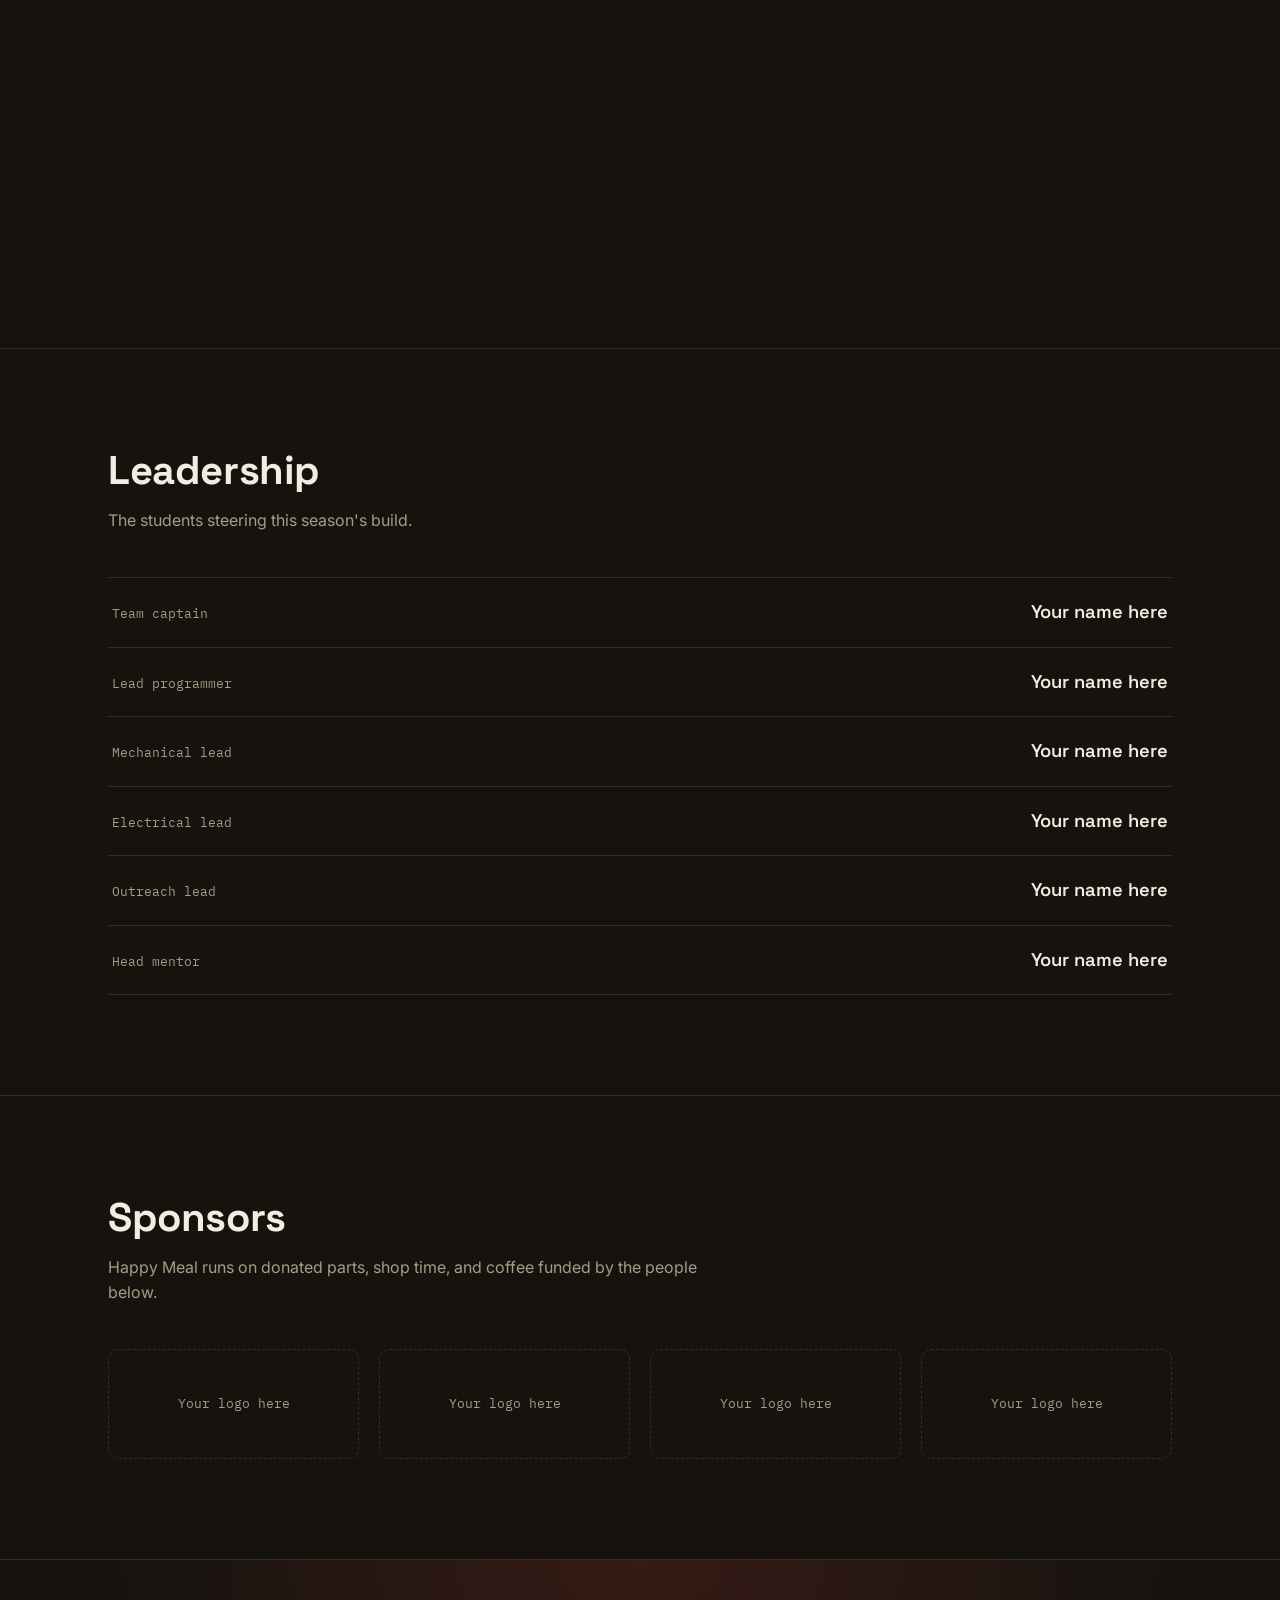
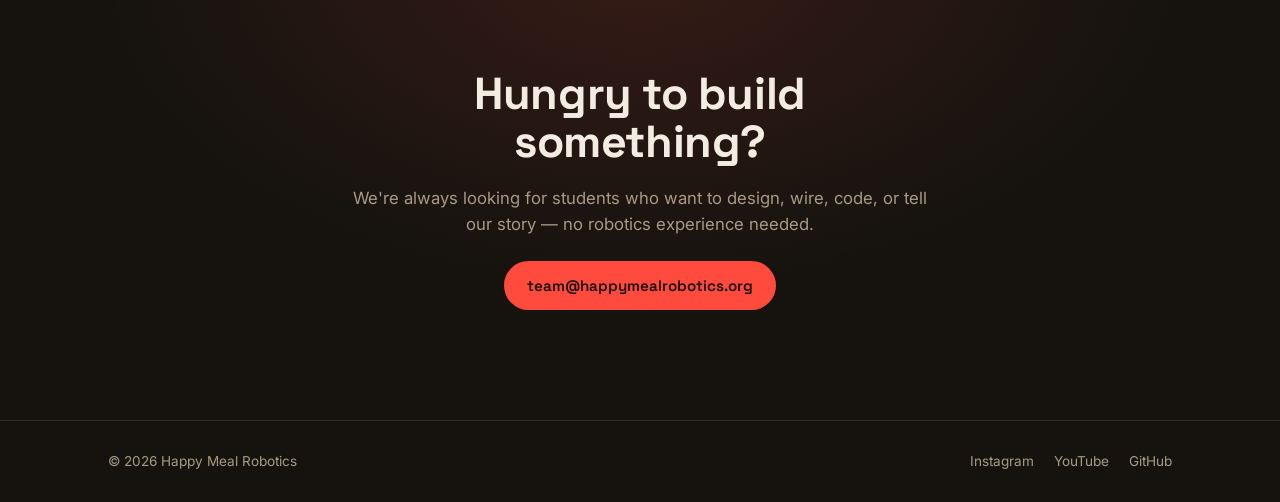
==== commit 0a2f4757: "modified:   index.html" ====
--- a/index.html
+++ b/index.html
@@ -78,11 +78,11 @@
         <dl class="hero-stats">
           <div>
             <dt>Founded</dt>
-            <dd data-count="2019" data-format="year">0</dd>
+            <dd data-count="2026" data-format="year">0</dd>
           </div>
           <div>
             <dt>Members</dt>
-            <dd data-count="32" data-format="plus">0</dd>
+            <dd data-count="10" data-format="plus">0</dd>
           </div>
           <div>
             <dt>Awards</dt>
@@ -149,13 +149,13 @@
   <section class="about" id="about">
     <div class="wrap about-inner">
       <div class="about-copy">
-        <h2>Built by students, run like a kitchen on a Friday night</h2>
-        <p>Happy Meal is a student-led robotics team. Each January we get a brand-new game and six weeks to design, machine, wire, and code a robot that can play it — then we spend the rest of the season refining it in front of judges and crowds.</p>
-        <p>Nobody hands us a recipe. Our students write the code, run the mill, solder the boards, and pitch our story to sponsors. Mentors are there to guide, not to build it for us.</p>
+        <h2>blah blah blah german</h2>
+        <p>More german words</p>
+        <p>Nobody hands us a recipe. So we ask liam</p>
         <ul class="about-points">
-          <li>Six-week build seasons, from whiteboard to wiring harness</li>
-          <li>Student-run mechanical, electrical, programming, and outreach crews</li>
-          <li>Open to any student — no experience required to walk in the door</li>
+          <li>Six-week build seasons,</li>
+          <li>Student-run mechanical, electrical, programming, and "Notebook"</li>
+          <li>We aint hiring</li>
         </ul>
       </div>
 
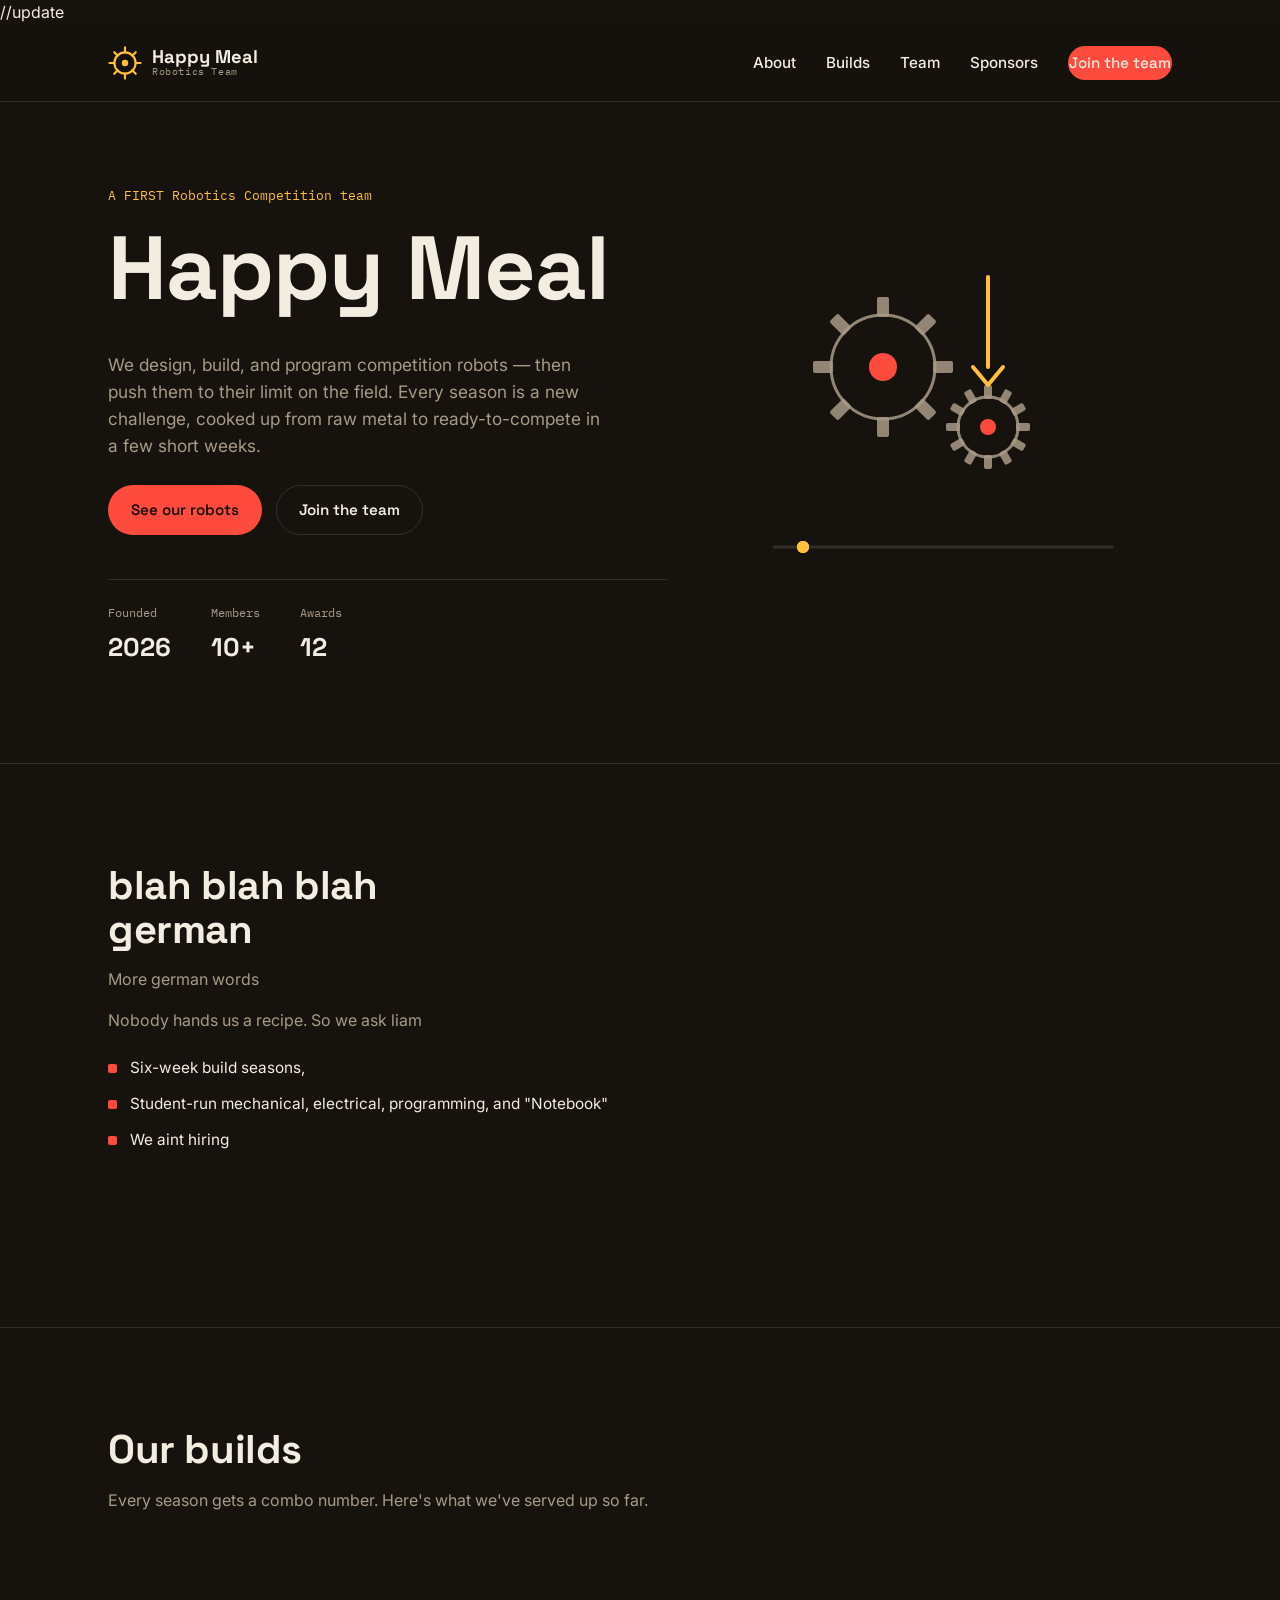
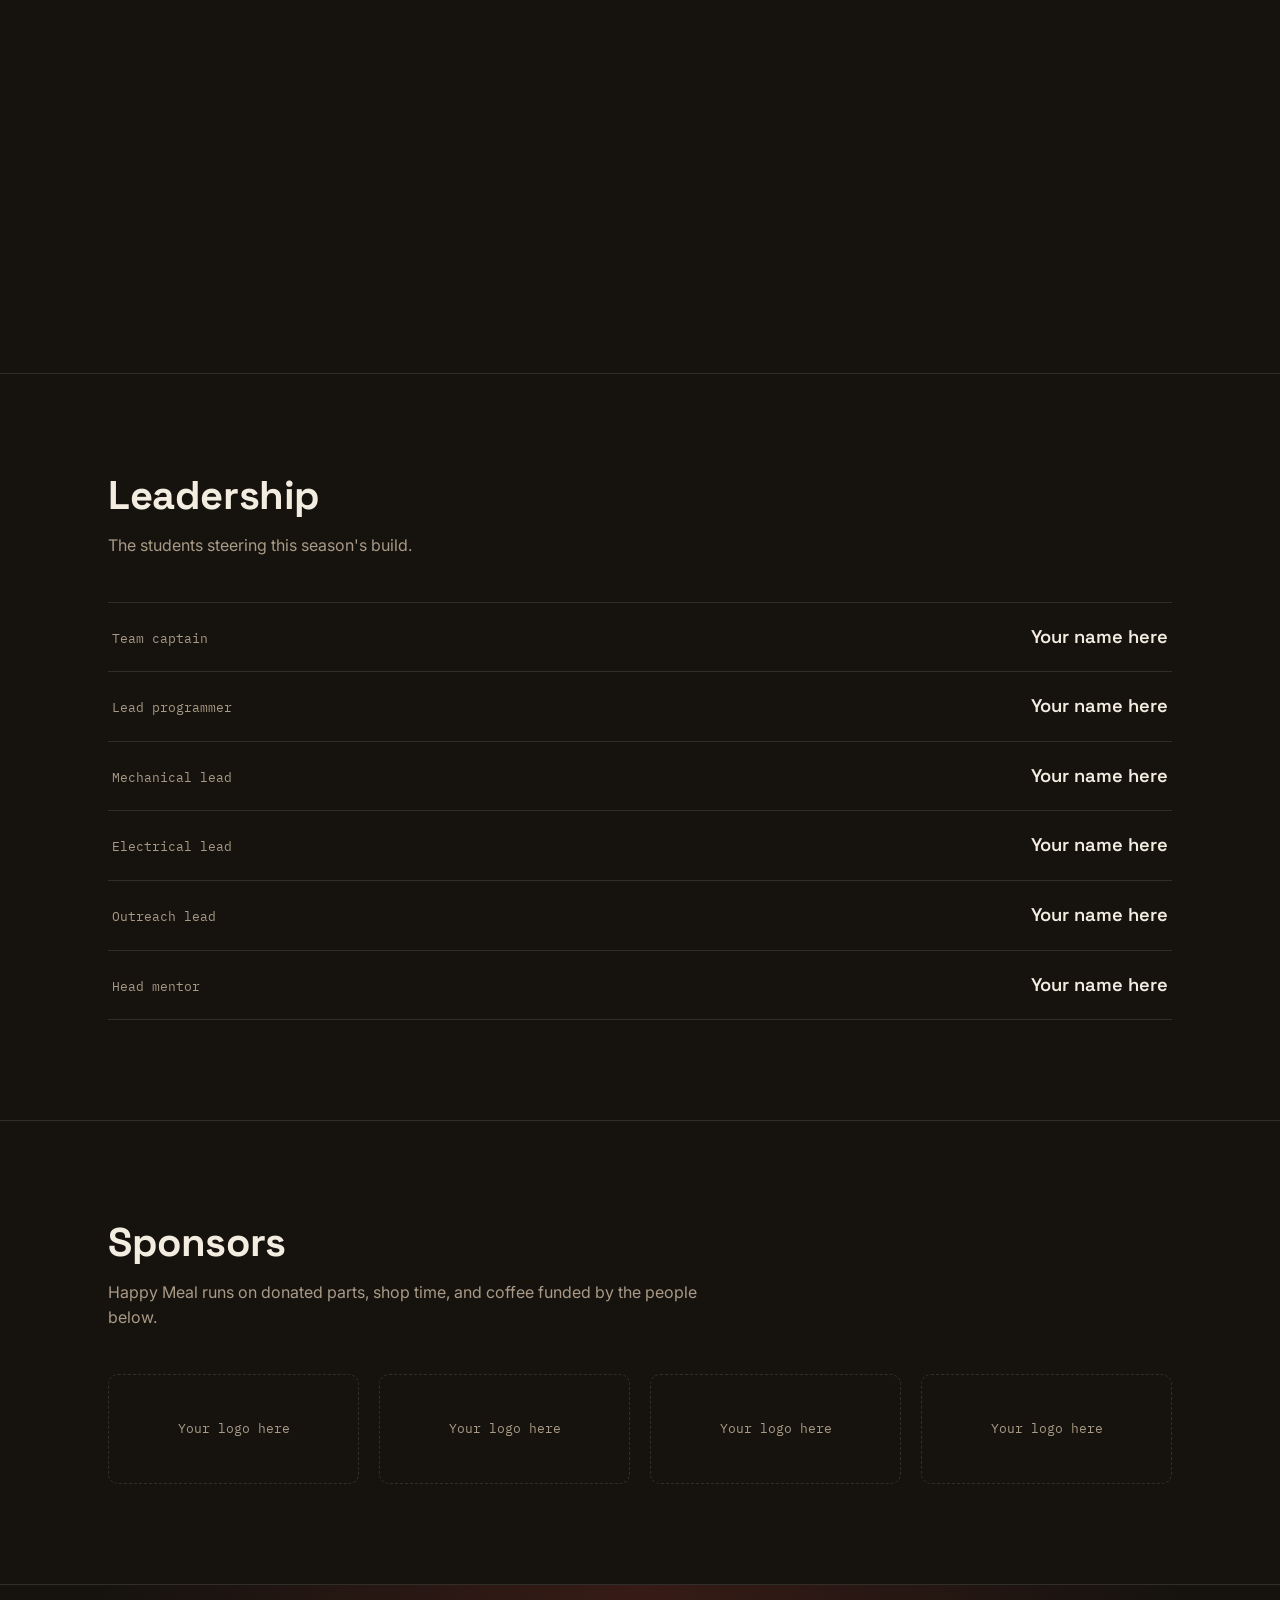
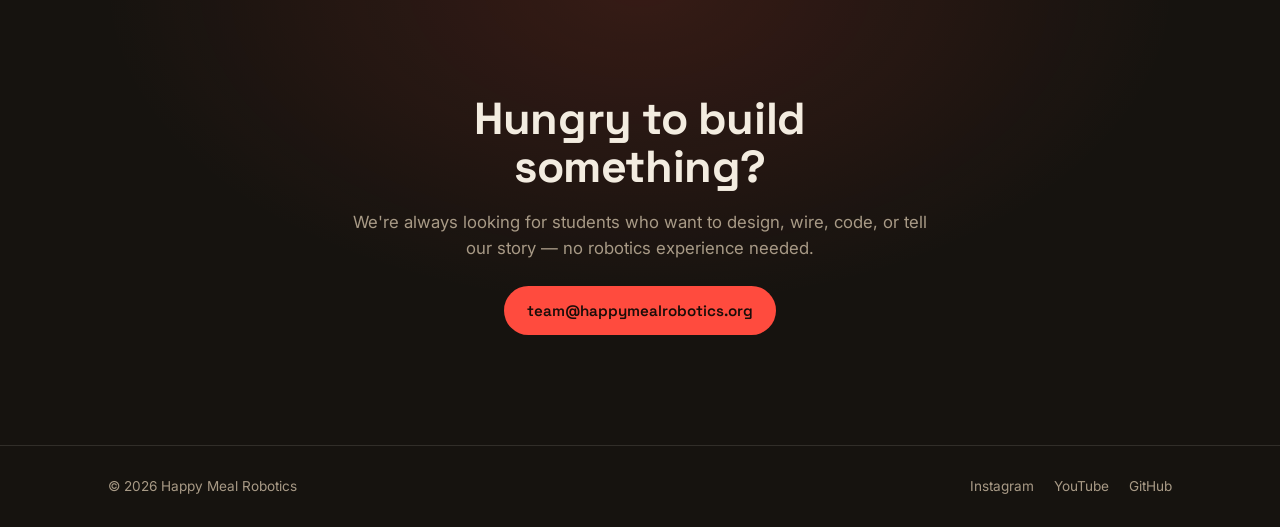
==== commit 5e2a1322: "modified:   index.html 	modified:   script.js 	modified:   style.css" ====
--- a/index.html
+++ b/index.html
@@ -1,3 +1,4 @@
+//update
 <!DOCTYPE html>
 <html lang="en">
 <head>
--- a/style.css
+++ b/style.css
@@ -1,5 +1,5 @@
 /* =========================================================
-   Happy Meal Robotics — design tokens
+   Happy Meal Robotics — design tokens lol
    ========================================================= */
 :root{
   --bg: #16130f;
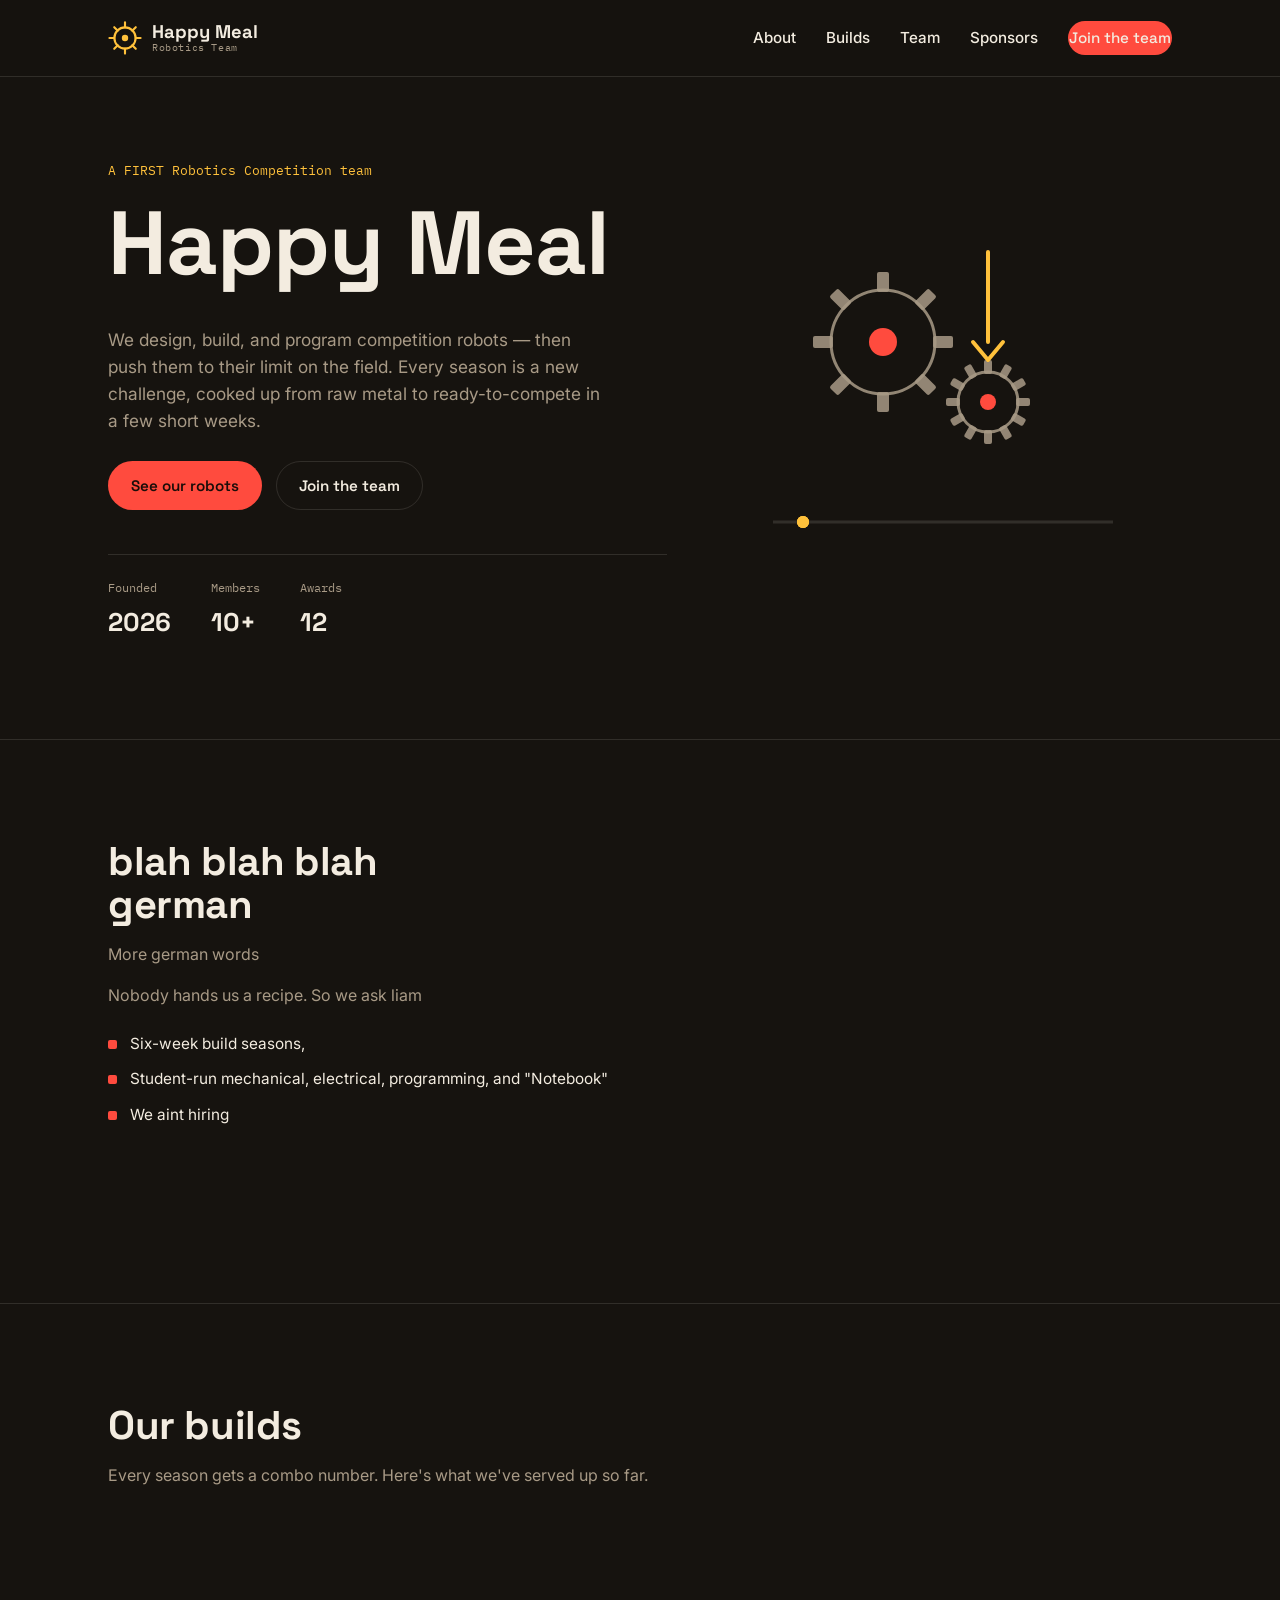
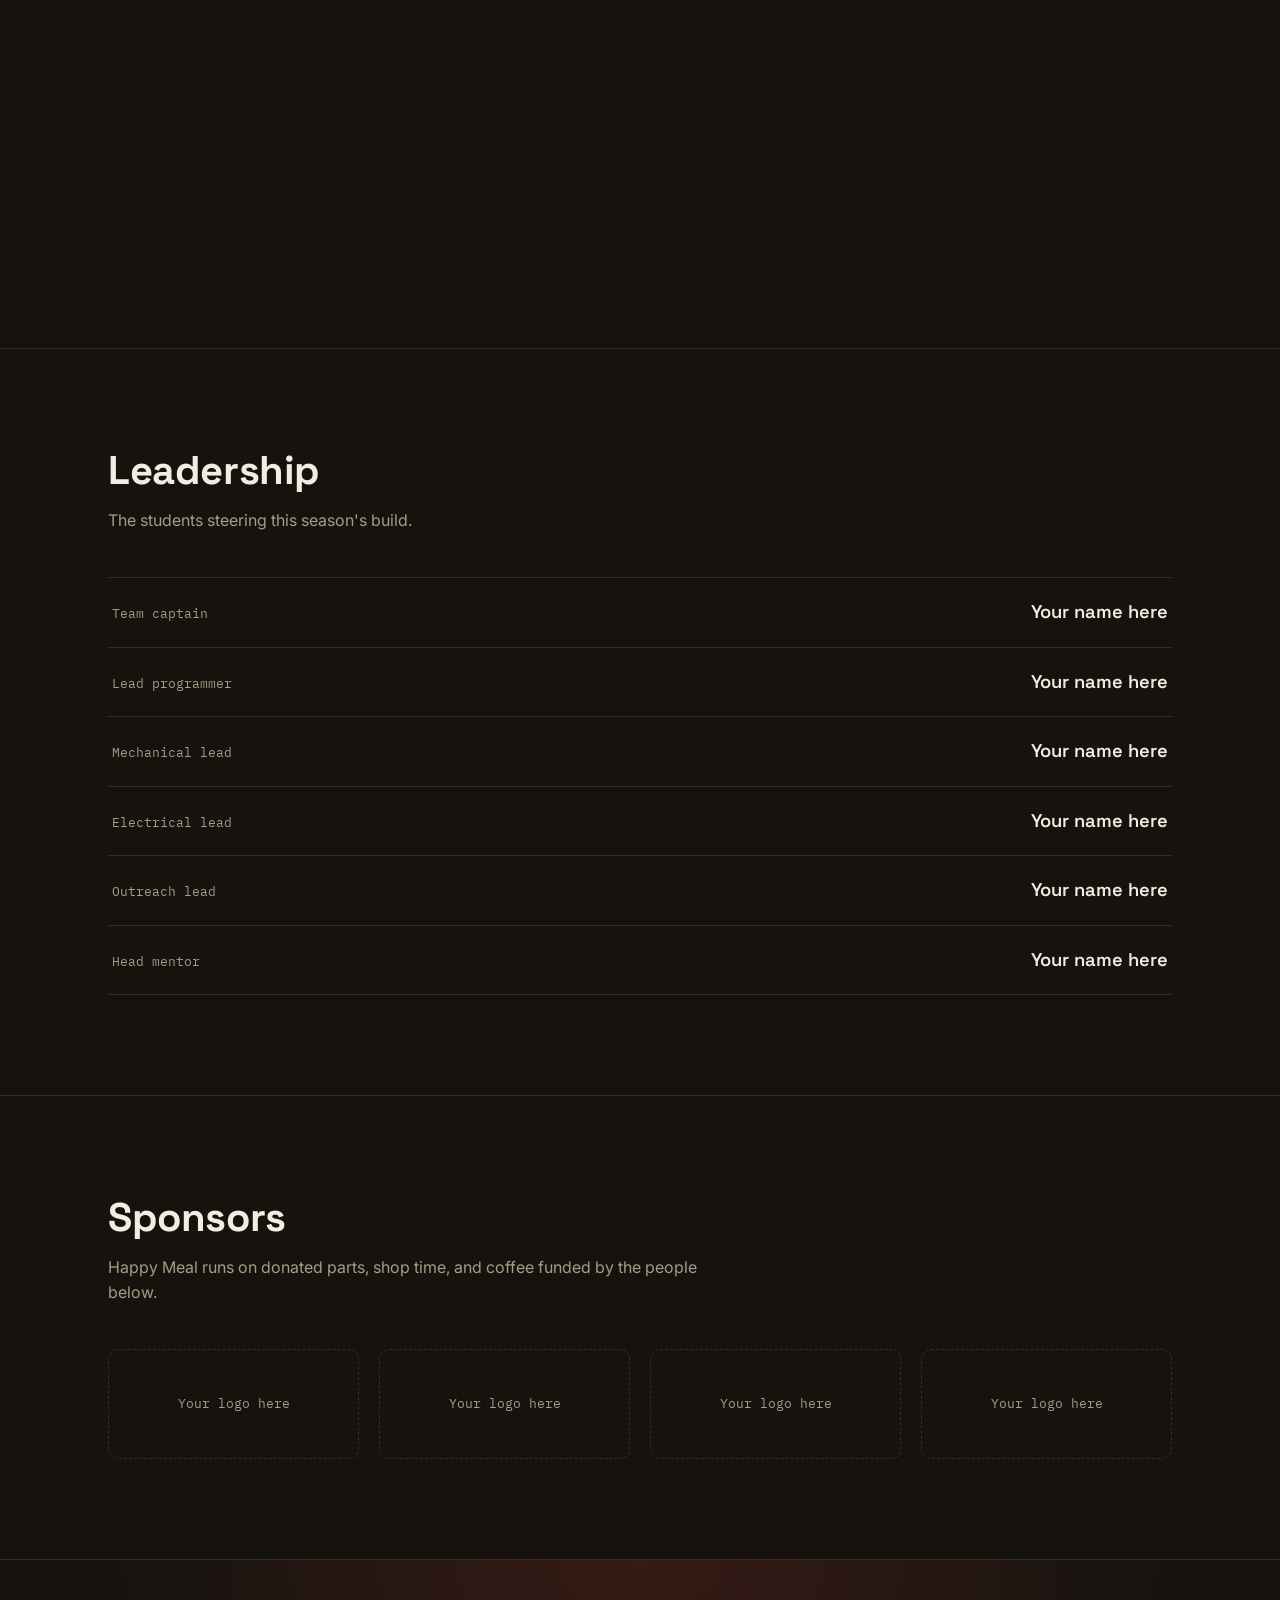
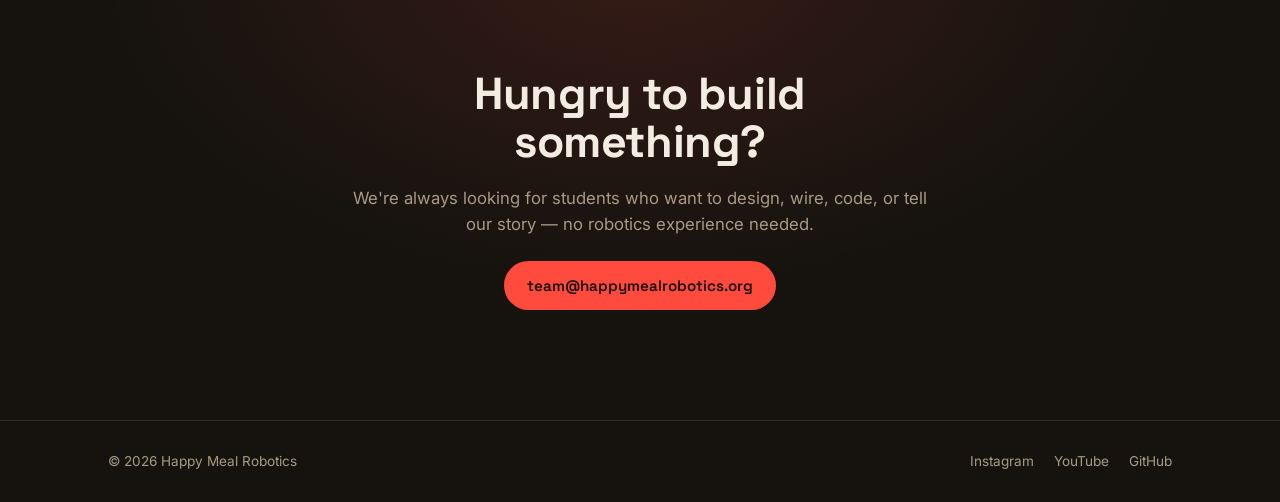
==== commit 8b0be5c3: "modified:   index.html 	modified:   script.js" ====
--- a/index.html
+++ b/index.html
@@ -1,4 +1,4 @@
-//update
+
 <!DOCTYPE html>
 <html lang="en">
 <head>
